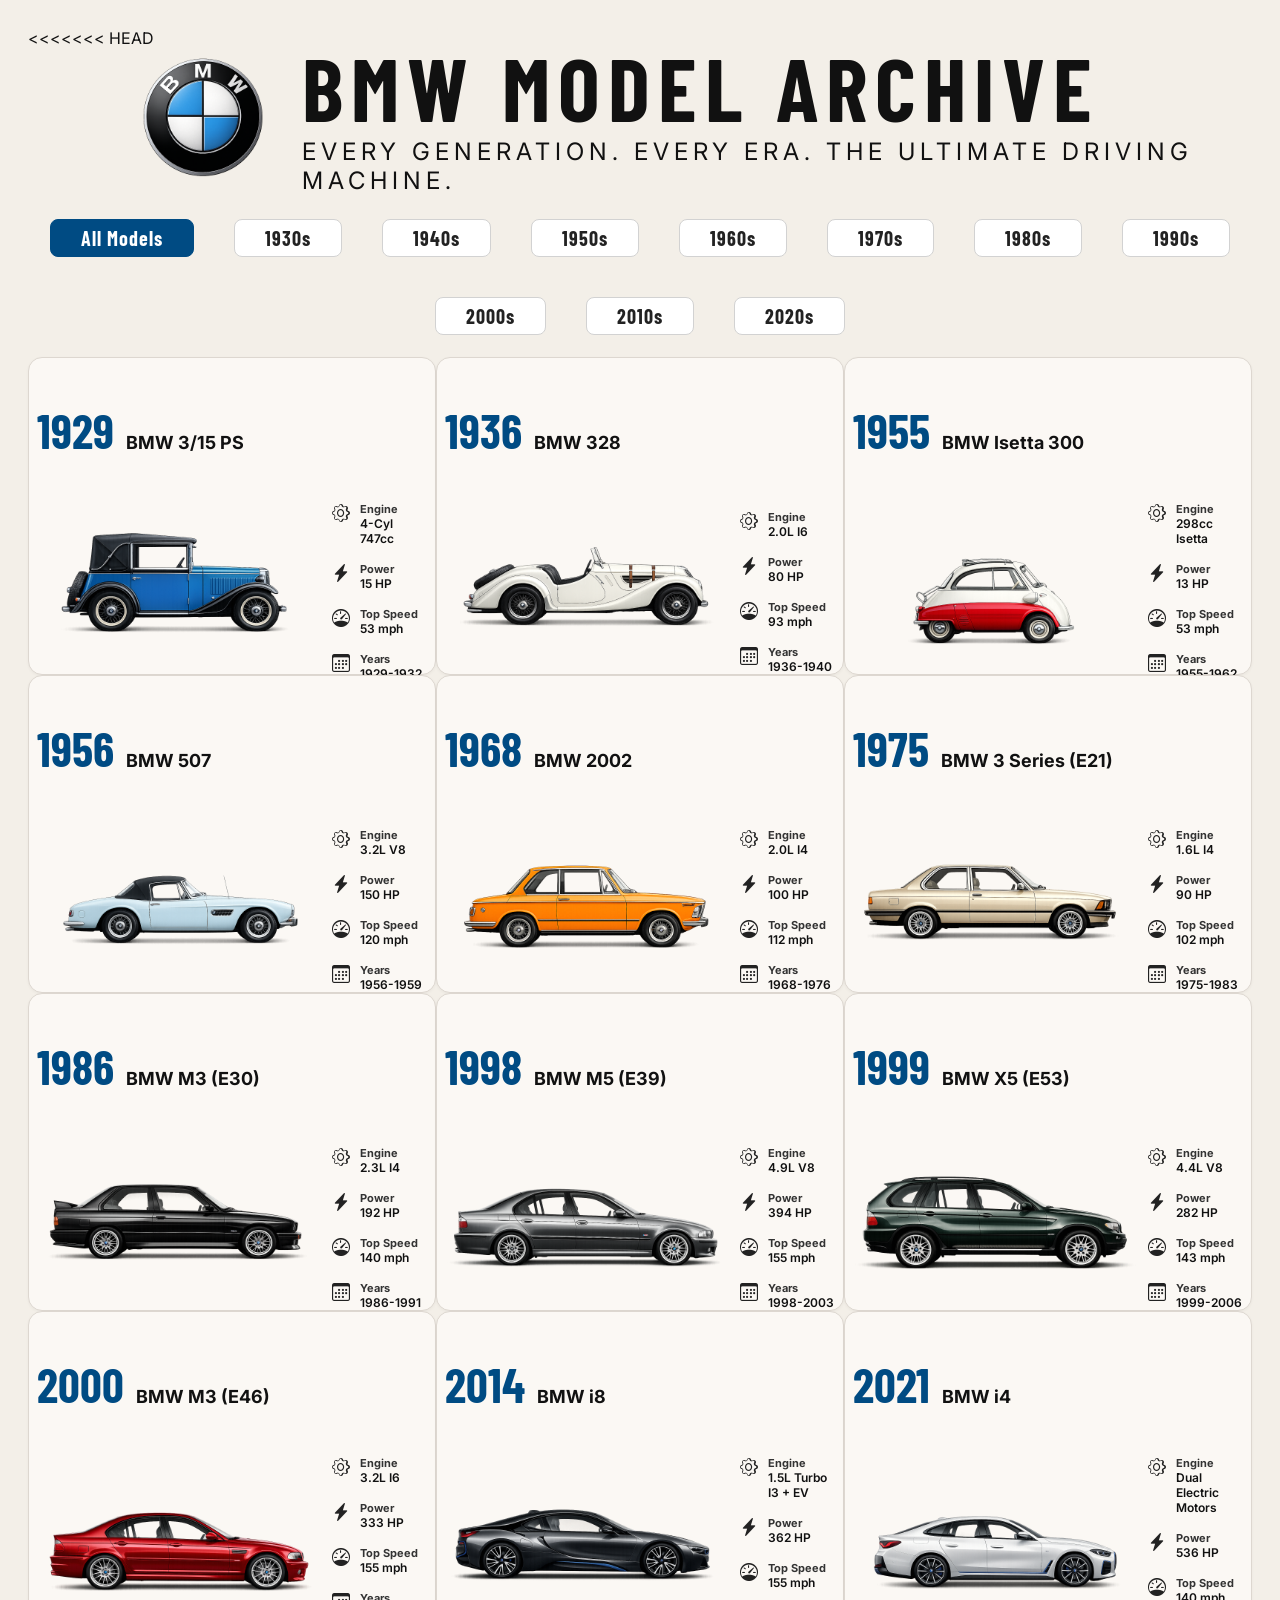
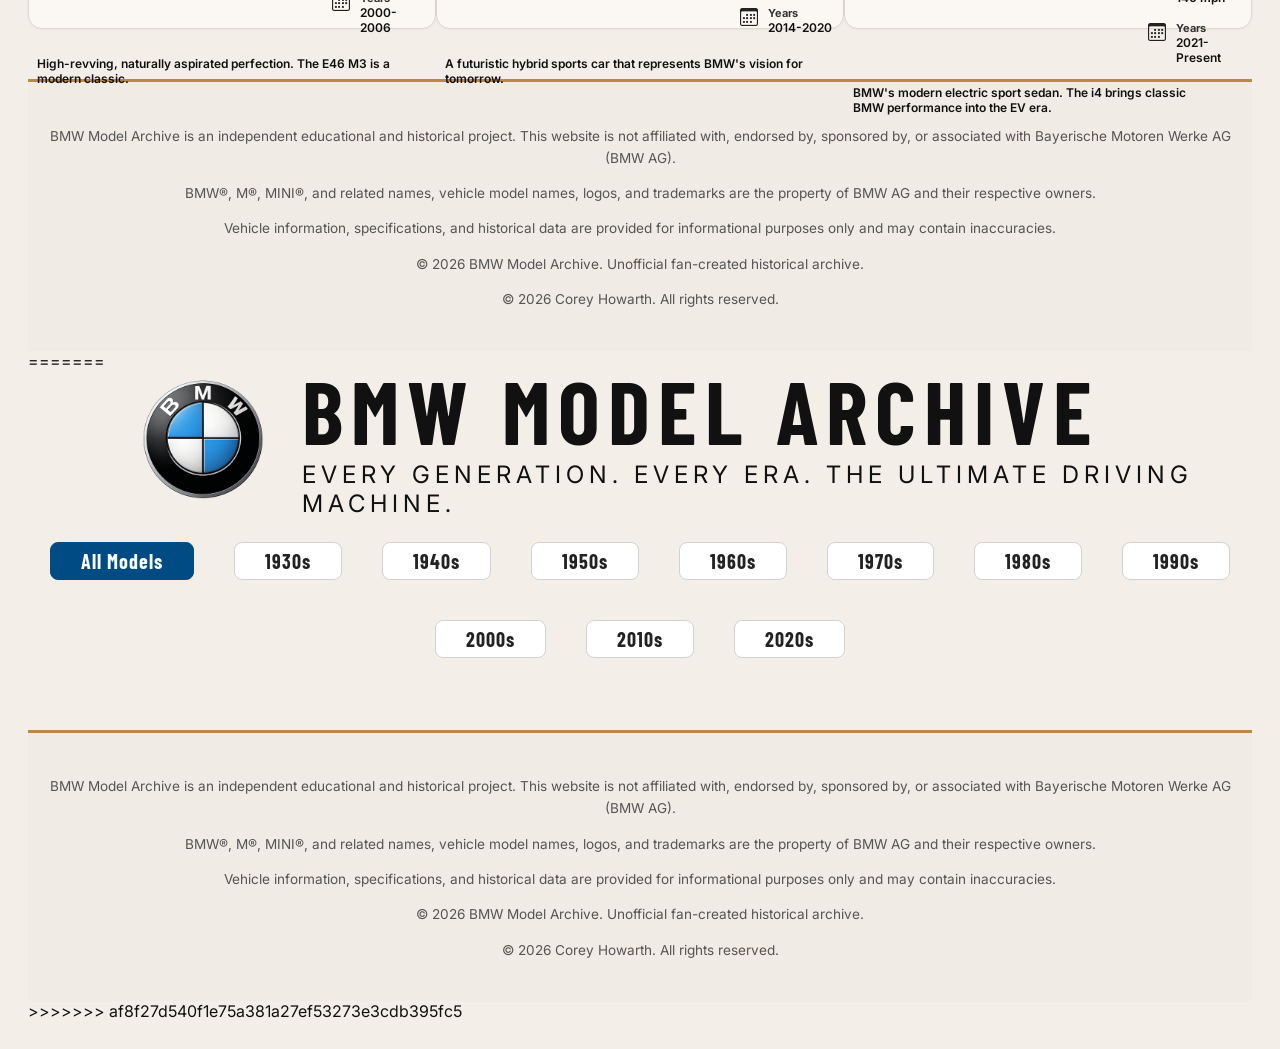
==== bmw-archive/index.html @ 42b38c4c "resolve merge conflict" ====
<<<<<<< HEAD
<!doctype html>
<html lang="en">
  <head>
    <meta charset="UTF-8" />
    <meta name="viewport" content="width=device-width, initial-scale=1.0" />
    <title>BMW Model Archive</title>
    <link rel="stylesheet" href="styles.css" />
    <link
      rel="stylesheet"
      href="https://fonts.googleapis.com/css2?family=Barlow+Condensed:wght@600;700;800&family=Inter:wght@400;600;700;800&display=swap" />
    <link rel="stylesheet" href="https://cdn.jsdelivr.net/npm/bootstrap-icons@1.11.3/font/bootstrap-icons.min.css" />
  </head>

  <body>
    <!-- Website header: logo, main title, and subtitle -->
    <header class="site-header">
      <div class="logo-circle">
        <img src="images/logo/bmw_logo.png" alt="BMW Logo" />
      </div>

      <div class="header-text">
        <h1>BMW MODEL ARCHIVE</h1>
        <p>EVERY GENERATION. EVERY ERA. THE ULTIMATE DRIVING MACHINE.</p>
      </div>
    </header>

    <!-- Navigation buttons for filtering cars by decade later -->
    <nav class="decade-nav">
      <button>All Models</button>
      <button>1930s</button>
      <button>1940s</button>
      <button>1950s</button>
      <button>1960s</button>
      <button>1970s</button>
      <button>1980s</button>
      <button>1990s</button>
      <button>2000s</button>
      <button>2010s</button>
      <button>2020s</button>
    </nav>

    <!-- Main content area -->
    <main>
      <!-- Card grid: JavaScript injecting car card -->
      <section class="card-grid" id="js-car-grid"></section>
    </main>

    <footer class="site-footer">
      <div class="footer-content">
        <p>
          BMW Model Archive is an independent educational and historical project. This website is not affiliated with,
          endorsed by, sponsored by, or associated with Bayerische Motoren Werke AG (BMW AG).
        </p>

        <p>
          BMW®, M®, MINI®, and related names, vehicle model names, logos, and trademarks are the property of BMW AG
          and their respective owners.
        </p>

        <p>
          Vehicle information, specifications, and historical data are provided for informational purposes only and may
          contain inaccuracies.
        </p>

        <p>© 2026 BMW Model Archive. Unofficial fan-created historical archive.</p>
        
        <p>© 2026 Corey Howarth. All rights reserved.</p>
      </div>
    </footer>

    <script src="app.js"></script>
  </body>
</html>
=======
<!doctype html>
<html lang="en">
  <head>
    <meta charset="UTF-8" />
    <meta name="viewport" content="width=device-width, initial-scale=1.0" />
    <title>BMW Model Archive</title>
    <link rel="stylesheet" href="styles.css" />
    <link
      rel="stylesheet"
      href="https://fonts.googleapis.com/css2?family=Barlow+Condensed:wght@600;700;800&family=Inter:wght@400;600;700;800&display=swap" />
    <link rel="stylesheet" href="https://cdn.jsdelivr.net/npm/bootstrap-icons@1.11.3/font/bootstrap-icons.min.css" />
  </head>

  <body>
    <!-- Website header: logo, main title, and subtitle -->
    <header class="site-header">
      <div class="logo-circle">
        <img src="images/logo/bmw_logo.png" alt="BMW Logo" />
      </div>

      <div class="header-text">
        <h1>BMW MODEL ARCHIVE</h1>
        <p>EVERY GENERATION. EVERY ERA. THE ULTIMATE DRIVING MACHINE.</p>
      </div>
    </header>

    <!-- Navigation buttons for filtering cars by decade later -->
    <nav class="decade-nav">
      <button>All Models</button>
      <button>1930s</button>
      <button>1940s</button>
      <button>1950s</button>
      <button>1960s</button>
      <button>1970s</button>
      <button>1980s</button>
      <button>1990s</button>
      <button>2000s</button>
      <button>2010s</button>
      <button>2020s</button>
    </nav>

    <!-- Main content area -->
    <main>
      <!-- Card grid: JavaScript injecting car card -->
      <section class="card-grid" id="js-car-grid"></section>
    </main>

    <footer class="site-footer">
      <div class="footer-content">
        <p>
          BMW Model Archive is an independent educational and historical project. This website is not affiliated with,
          endorsed by, sponsored by, or associated with Bayerische Motoren Werke AG (BMW AG).
        </p>

        <p>
          BMW®, M®, MINI®, and related names, vehicle model names, logos, and trademarks are the property of BMW AG
          and their respective owners.
        </p>

        <p>
          Vehicle information, specifications, and historical data are provided for informational purposes only and may
          contain inaccuracies.
        </p>

        <p>© 2026 BMW Model Archive. Unofficial fan-created historical archive.</p>
        
        <p>© 2026 Corey Howarth. All rights reserved.</p>
      </div>
    </footer>

    <script src="app.js"></script>
  </body>
</html>
>>>>>>> af8f27d540f1e75a381a27ef53273e3cdb395fc5
---- bmw-archive/styles.css ----
<<<<<<< HEAD
/* Reset browser defaults */
* {
  box-sizing: border-box;
  margin: 0;
  padding: 0;
}

/* Whole page */
body {
  font-family: "Inter", Arial, sans-serif;
  background: #F3EFE8;
  color: #111111;
  padding: 20px;
}

/* Header */
.site-header {
  display: flex;
  justify-content: flex-start;
  align-items: center;
  gap: 24px;
  margin-bottom: 24px;
  padding-left: 120px;
}

.logo-circle {
  height: 190px;
  flex-shrink: 0;
  margin: -40px;
  padding-right: 20px;
}

.logo-circle img {
  width: 100%;
  height: 100%;
  object-fit: contain;
}

.site-header h1 {
  font-family: "Barlow Condensed", Arial, sans-serif;
  font-size: 88px;
  font-weight: 700;
  text-transform: uppercase;
  letter-spacing: 8px;
  line-height: 0.9;
  margin: 0;
  text-align: left;
}

.site-header p {
  font-family: "Inter", Arial, sans-serif;
  font-size: 24px;
  text-transform: uppercase;
  letter-spacing: 5px;
  margin: 10px 0 0 0;
  text-align: left;
}

/* Navigation */
.decade-nav {
  display: flex;
  justify-content: center;
  gap: 40px;
  flex-wrap: wrap;
  margin-bottom: 22px;
}

.decade-nav button {
  font-family: "Barlow Condensed", sans-serif;
  font-size: 20px;
  font-weight: 700;
  padding: 8px 30px;
  line-height: 20px;
  letter-spacing: 1px;
  border: 1px solid #d2d2d2;
  border-radius: 8px;
  background: white;
  color: #222;
  cursor: pointer;
  transition: all 0.2s ease;
}

.decade-nav button.active {
  background: #004b83;
  color: white;
  border-color: #004b83;
}

.decade-nav button:hover {
  background: #005A9C;
  color: white;
  border-color: #B88A44;
}

.decade-nav button:first-child {
  background: #004b83;
  color: white;
  border-color: #004b83;
}

/* Main grid */
.card-grid {
  display: grid;
  grid-template-columns: repeat(auto-fit, minmax(400px, 1fr));
}

/* Individual card */
.car-card {
  height: 300px;
  padding: 8px;
  display: grid;
  grid-template-rows: auto auto 1fr;
  background: #FBF8F4;
  border: 1px solid #ddd7d0;
  border-radius: 14px;
  box-shadow: 0 1px 3px rgba(0,0,0,0.04);
}

.car-card:hover {
  box-shadow: 0 0 0 2px #B88A44;
}

/* Title row */
.card-title {
  display: flex;
  align-items: baseline;
  gap: 12px;
  margin-bottom: 8px;
}

/* Year */
.card-title h2 {
  font-family: "Barlow Condensed", Arial, sans-serif;
  color: #004b83;
  font-size: 48px;
  line-height: 1;
  font-weight: 700;
}

/* Model name */
.card-title h3 {
  font-family: "Inter", Arial, sans-serif;
  font-size: 18px;
  font-weight: 700;
}

/* Image + stats layout */
.card-content {
  display: grid;
  grid-template-columns: 3fr 1fr;
  align-items: center;
  gap: 10px;
  margin-bottom: 8px;
}

/* Car image */
.car-image {
  width: 100%;
  height: 180px;
  object-fit: cover;
  object-position: center;
  display: block;
}

/* Stats column */
.stats {
  font-family: "Inter", Arial, sans-serif;
  font-size: 11px;
  font-weight: 700;
  display: flex;
  flex-direction: column;
  gap: 16px;
}

.stat-row {
  display: flex;
  align-items: flex-start;
  gap: 10px;
}

.stat-row i {
  font-size: 18px;
  color: #222;
  margin-top: 2px;
}

.stat-row span {
  display: block;
  font-size: 11px;
  font-weight: 700;
  color: #333;
}

.stat-row p {
  font-size: 12px;
  font-weight: 600;
  margin: 0;
}

/* Description */
.car-description {
  font-family: "Inter", Arial, sans-serif;
  font-size: 12px;
  line-height: 1.25;
  max-width: 360px;
  font-weight: 600;
}

/* Footer */
.site-footer {
  margin-top: 50px;
  padding: 30px 20px;
  background-color: #f0ebe5;
   border-top: 3px solid #B88A44;
}

.footer-content {
  max-width: 1200px;
  margin: 0 auto;
  text-align: center;
}

.footer-content p {
  font-size: 0.85rem;
  line-height: 1.6;
  color: #555;
  margin-bottom: 10px;
}

.active {
  background: #B88A44;
  color: white;
}

/* Tablet */
@media (max-width: 1000px) {
  .card-grid {
    grid-template-columns: repeat(2, 1fr);
  }

  .site-header h1 {
    font-size: 44px;
  }

  .site-header p {
    font-size: 16px;
  }
}

/* Phone */
@media (max-width: 650px) {
  body {
    padding: 12px;
  }

  .site-header {
    flex-direction: column;
  }

  .site-header h1 {
    font-size: 34px;
  }

  .site-header p {
    font-size: 13px;
    letter-spacing: 2px;
  }

  .card-grid {
    grid-template-columns: 1fr;
  }

  .car-card {
    height: auto;
  }

  .card-content {
    grid-template-columns: 1fr;
  }

  .car-image {
    height: 180px;
  }

  .stats {
    font-size: 12px;
  }
}
=======
/* Reset browser defaults */
* {
  box-sizing: border-box;
  margin: 0;
  padding: 0;
}

/* Whole page */
body {
  font-family: "Inter", Arial, sans-serif;
  background: #F3EFE8;
  color: #111111;
  padding: 20px;
}

/* Header */
.site-header {
  display: flex;
  justify-content: flex-start;
  align-items: center;
  gap: 24px;
  margin-bottom: 24px;
  padding-left: 120px;
}

.logo-circle {
  height: 190px;
  flex-shrink: 0;
  margin: -40px;
  padding-right: 20px;
}

.logo-circle img {
  width: 100%;
  height: 100%;
  object-fit: contain;
}

.site-header h1 {
  font-family: "Barlow Condensed", Arial, sans-serif;
  font-size: 88px;
  font-weight: 700;
  text-transform: uppercase;
  letter-spacing: 8px;
  line-height: 0.9;
  margin: 0;
  text-align: left;
}

.site-header p {
  font-family: "Inter", Arial, sans-serif;
  font-size: 24px;
  text-transform: uppercase;
  letter-spacing: 5px;
  margin: 10px 0 0 0;
  text-align: left;
}

/* Navigation */
.decade-nav {
  display: flex;
  justify-content: center;
  gap: 40px;
  flex-wrap: wrap;
  margin-bottom: 22px;
}

.decade-nav button {
  font-family: "Barlow Condensed", sans-serif;
  font-size: 20px;
  font-weight: 700;
  padding: 8px 30px;
  line-height: 20px;
  letter-spacing: 1px;
  border: 1px solid #d2d2d2;
  border-radius: 8px;
  background: white;
  color: #222;
  cursor: pointer;
  transition: all 0.2s ease;
}

.decade-nav button.active {
  background: #004b83;
  color: white;
  border-color: #004b83;
}

.decade-nav button:hover {
  background: #005A9C;
  color: white;
  border-color: #B88A44;
}

.decade-nav button:first-child {
  background: #004b83;
  color: white;
  border-color: #004b83;
}

/* Main grid */
.card-grid {
  display: grid;
  grid-template-columns: repeat(auto-fit, minmax(400px, 1fr));
}

/* Individual card */
.car-card {
  height: 300px;
  padding: 8px;
  display: grid;
  grid-template-rows: auto auto 1fr;
  background: #FBF8F4;
  border: 1px solid #ddd7d0;
  border-radius: 14px;
  box-shadow: 0 1px 3px rgba(0,0,0,0.04);
}

.car-card:hover {
  box-shadow: 0 0 0 2px #B88A44;
}

/* Title row */
.card-title {
  display: flex;
  align-items: baseline;
  gap: 12px;
  margin-bottom: 8px;
}

/* Year */
.card-title h2 {
  font-family: "Barlow Condensed", Arial, sans-serif;
  color: #004b83;
  font-size: 48px;
  line-height: 1;
  font-weight: 700;
}

/* Model name */
.card-title h3 {
  font-family: "Inter", Arial, sans-serif;
  font-size: 18px;
  font-weight: 700;
}

/* Image + stats layout */
.card-content {
  display: grid;
  grid-template-columns: 3fr 1fr;
  align-items: center;
  gap: 10px;
  margin-bottom: 8px;
}

/* Car image */
.car-image {
  width: 100%;
  height: 180px;
  object-fit: cover;
  object-position: center;
  display: block;
}

/* Stats column */
.stats {
  font-family: "Inter", Arial, sans-serif;
  font-size: 11px;
  font-weight: 700;
  display: flex;
  flex-direction: column;
  gap: 16px;
}

.stat-row {
  display: flex;
  align-items: flex-start;
  gap: 10px;
}

.stat-row i {
  font-size: 18px;
  color: #222;
  margin-top: 2px;
}

.stat-row span {
  display: block;
  font-size: 11px;
  font-weight: 700;
  color: #333;
}

.stat-row p {
  font-size: 12px;
  font-weight: 600;
  margin: 0;
}

/* Description */
.car-description {
  font-family: "Inter", Arial, sans-serif;
  font-size: 12px;
  line-height: 1.25;
  max-width: 360px;
  font-weight: 600;
}

/* Footer */
.site-footer {
  margin-top: 50px;
  padding: 30px 20px;
  background-color: #f0ebe5;
   border-top: 3px solid #B88A44;
}

.footer-content {
  max-width: 1200px;
  margin: 0 auto;
  text-align: center;
}

.footer-content p {
  font-size: 0.85rem;
  line-height: 1.6;
  color: #555;
  margin-bottom: 10px;
}

.active {
  background: #B88A44;
  color: white;
}

/* Tablet */
@media (max-width: 1000px) {
  .card-grid {
    grid-template-columns: repeat(2, 1fr);
  }

  .site-header h1 {
    font-size: 44px;
  }

  .site-header p {
    font-size: 16px;
  }
}

/* Phone */
@media (max-width: 650px) {
  body {
    padding: 12px;
  }

  .site-header {
    flex-direction: column;
  }

  .site-header h1 {
    font-size: 34px;
  }

  .site-header p {
    font-size: 13px;
    letter-spacing: 2px;
  }

  .card-grid {
    grid-template-columns: 1fr;
  }

  .car-card {
    height: auto;
  }

  .card-content {
    grid-template-columns: 1fr;
  }

  .car-image {
    height: 180px;
  }

  .stats {
    font-size: 12px;
  }
}
>>>>>>> af8f27d540f1e75a381a27ef53273e3cdb395fc5
---- bmw-archive/styles.css ----
<<<<<<< HEAD
/* Reset browser defaults */
* {
  box-sizing: border-box;
  margin: 0;
  padding: 0;
}

/* Whole page */
body {
  font-family: "Inter", Arial, sans-serif;
  background: #F3EFE8;
  color: #111111;
  padding: 20px;
}

/* Header */
.site-header {
  display: flex;
  justify-content: flex-start;
  align-items: center;
  gap: 24px;
  margin-bottom: 24px;
  padding-left: 120px;
}

.logo-circle {
  height: 190px;
  flex-shrink: 0;
  margin: -40px;
  padding-right: 20px;
}

.logo-circle img {
  width: 100%;
  height: 100%;
  object-fit: contain;
}

.site-header h1 {
  font-family: "Barlow Condensed", Arial, sans-serif;
  font-size: 88px;
  font-weight: 700;
  text-transform: uppercase;
  letter-spacing: 8px;
  line-height: 0.9;
  margin: 0;
  text-align: left;
}

.site-header p {
  font-family: "Inter", Arial, sans-serif;
  font-size: 24px;
  text-transform: uppercase;
  letter-spacing: 5px;
  margin: 10px 0 0 0;
  text-align: left;
}

/* Navigation */
.decade-nav {
  display: flex;
  justify-content: center;
  gap: 40px;
  flex-wrap: wrap;
  margin-bottom: 22px;
}

.decade-nav button {
  font-family: "Barlow Condensed", sans-serif;
  font-size: 20px;
  font-weight: 700;
  padding: 8px 30px;
  line-height: 20px;
  letter-spacing: 1px;
  border: 1px solid #d2d2d2;
  border-radius: 8px;
  background: white;
  color: #222;
  cursor: pointer;
  transition: all 0.2s ease;
}

.decade-nav button.active {
  background: #004b83;
  color: white;
  border-color: #004b83;
}

.decade-nav button:hover {
  background: #005A9C;
  color: white;
  border-color: #B88A44;
}

.decade-nav button:first-child {
  background: #004b83;
  color: white;
  border-color: #004b83;
}

/* Main grid */
.card-grid {
  display: grid;
  grid-template-columns: repeat(auto-fit, minmax(400px, 1fr));
}

/* Individual card */
.car-card {
  height: 300px;
  padding: 8px;
  display: grid;
  grid-template-rows: auto auto 1fr;
  background: #FBF8F4;
  border: 1px solid #ddd7d0;
  border-radius: 14px;
  box-shadow: 0 1px 3px rgba(0,0,0,0.04);
}

.car-card:hover {
  box-shadow: 0 0 0 2px #B88A44;
}

/* Title row */
.card-title {
  display: flex;
  align-items: baseline;
  gap: 12px;
  margin-bottom: 8px;
}

/* Year */
.card-title h2 {
  font-family: "Barlow Condensed", Arial, sans-serif;
  color: #004b83;
  font-size: 48px;
  line-height: 1;
  font-weight: 700;
}

/* Model name */
.card-title h3 {
  font-family: "Inter", Arial, sans-serif;
  font-size: 18px;
  font-weight: 700;
}

/* Image + stats layout */
.card-content {
  display: grid;
  grid-template-columns: 3fr 1fr;
  align-items: center;
  gap: 10px;
  margin-bottom: 8px;
}

/* Car image */
.car-image {
  width: 100%;
  height: 180px;
  object-fit: cover;
  object-position: center;
  display: block;
}

/* Stats column */
.stats {
  font-family: "Inter", Arial, sans-serif;
  font-size: 11px;
  font-weight: 700;
  display: flex;
  flex-direction: column;
  gap: 16px;
}

.stat-row {
  display: flex;
  align-items: flex-start;
  gap: 10px;
}

.stat-row i {
  font-size: 18px;
  color: #222;
  margin-top: 2px;
}

.stat-row span {
  display: block;
  font-size: 11px;
  font-weight: 700;
  color: #333;
}

.stat-row p {
  font-size: 12px;
  font-weight: 600;
  margin: 0;
}

/* Description */
.car-description {
  font-family: "Inter", Arial, sans-serif;
  font-size: 12px;
  line-height: 1.25;
  max-width: 360px;
  font-weight: 600;
}

/* Footer */
.site-footer {
  margin-top: 50px;
  padding: 30px 20px;
  background-color: #f0ebe5;
   border-top: 3px solid #B88A44;
}

.footer-content {
  max-width: 1200px;
  margin: 0 auto;
  text-align: center;
}

.footer-content p {
  font-size: 0.85rem;
  line-height: 1.6;
  color: #555;
  margin-bottom: 10px;
}

.active {
  background: #B88A44;
  color: white;
}

/* Tablet */
@media (max-width: 1000px) {
  .card-grid {
    grid-template-columns: repeat(2, 1fr);
  }

  .site-header h1 {
    font-size: 44px;
  }

  .site-header p {
    font-size: 16px;
  }
}

/* Phone */
@media (max-width: 650px) {
  body {
    padding: 12px;
  }

  .site-header {
    flex-direction: column;
  }

  .site-header h1 {
    font-size: 34px;
  }

  .site-header p {
    font-size: 13px;
    letter-spacing: 2px;
  }

  .card-grid {
    grid-template-columns: 1fr;
  }

  .car-card {
    height: auto;
  }

  .card-content {
    grid-template-columns: 1fr;
  }

  .car-image {
    height: 180px;
  }

  .stats {
    font-size: 12px;
  }
}
=======
/* Reset browser defaults */
* {
  box-sizing: border-box;
  margin: 0;
  padding: 0;
}

/* Whole page */
body {
  font-family: "Inter", Arial, sans-serif;
  background: #F3EFE8;
  color: #111111;
  padding: 20px;
}

/* Header */
.site-header {
  display: flex;
  justify-content: flex-start;
  align-items: center;
  gap: 24px;
  margin-bottom: 24px;
  padding-left: 120px;
}

.logo-circle {
  height: 190px;
  flex-shrink: 0;
  margin: -40px;
  padding-right: 20px;
}

.logo-circle img {
  width: 100%;
  height: 100%;
  object-fit: contain;
}

.site-header h1 {
  font-family: "Barlow Condensed", Arial, sans-serif;
  font-size: 88px;
  font-weight: 700;
  text-transform: uppercase;
  letter-spacing: 8px;
  line-height: 0.9;
  margin: 0;
  text-align: left;
}

.site-header p {
  font-family: "Inter", Arial, sans-serif;
  font-size: 24px;
  text-transform: uppercase;
  letter-spacing: 5px;
  margin: 10px 0 0 0;
  text-align: left;
}

/* Navigation */
.decade-nav {
  display: flex;
  justify-content: center;
  gap: 40px;
  flex-wrap: wrap;
  margin-bottom: 22px;
}

.decade-nav button {
  font-family: "Barlow Condensed", sans-serif;
  font-size: 20px;
  font-weight: 700;
  padding: 8px 30px;
  line-height: 20px;
  letter-spacing: 1px;
  border: 1px solid #d2d2d2;
  border-radius: 8px;
  background: white;
  color: #222;
  cursor: pointer;
  transition: all 0.2s ease;
}

.decade-nav button.active {
  background: #004b83;
  color: white;
  border-color: #004b83;
}

.decade-nav button:hover {
  background: #005A9C;
  color: white;
  border-color: #B88A44;
}

.decade-nav button:first-child {
  background: #004b83;
  color: white;
  border-color: #004b83;
}

/* Main grid */
.card-grid {
  display: grid;
  grid-template-columns: repeat(auto-fit, minmax(400px, 1fr));
}

/* Individual card */
.car-card {
  height: 300px;
  padding: 8px;
  display: grid;
  grid-template-rows: auto auto 1fr;
  background: #FBF8F4;
  border: 1px solid #ddd7d0;
  border-radius: 14px;
  box-shadow: 0 1px 3px rgba(0,0,0,0.04);
}

.car-card:hover {
  box-shadow: 0 0 0 2px #B88A44;
}

/* Title row */
.card-title {
  display: flex;
  align-items: baseline;
  gap: 12px;
  margin-bottom: 8px;
}

/* Year */
.card-title h2 {
  font-family: "Barlow Condensed", Arial, sans-serif;
  color: #004b83;
  font-size: 48px;
  line-height: 1;
  font-weight: 700;
}

/* Model name */
.card-title h3 {
  font-family: "Inter", Arial, sans-serif;
  font-size: 18px;
  font-weight: 700;
}

/* Image + stats layout */
.card-content {
  display: grid;
  grid-template-columns: 3fr 1fr;
  align-items: center;
  gap: 10px;
  margin-bottom: 8px;
}

/* Car image */
.car-image {
  width: 100%;
  height: 180px;
  object-fit: cover;
  object-position: center;
  display: block;
}

/* Stats column */
.stats {
  font-family: "Inter", Arial, sans-serif;
  font-size: 11px;
  font-weight: 700;
  display: flex;
  flex-direction: column;
  gap: 16px;
}

.stat-row {
  display: flex;
  align-items: flex-start;
  gap: 10px;
}

.stat-row i {
  font-size: 18px;
  color: #222;
  margin-top: 2px;
}

.stat-row span {
  display: block;
  font-size: 11px;
  font-weight: 700;
  color: #333;
}

.stat-row p {
  font-size: 12px;
  font-weight: 600;
  margin: 0;
}

/* Description */
.car-description {
  font-family: "Inter", Arial, sans-serif;
  font-size: 12px;
  line-height: 1.25;
  max-width: 360px;
  font-weight: 600;
}

/* Footer */
.site-footer {
  margin-top: 50px;
  padding: 30px 20px;
  background-color: #f0ebe5;
   border-top: 3px solid #B88A44;
}

.footer-content {
  max-width: 1200px;
  margin: 0 auto;
  text-align: center;
}

.footer-content p {
  font-size: 0.85rem;
  line-height: 1.6;
  color: #555;
  margin-bottom: 10px;
}

.active {
  background: #B88A44;
  color: white;
}

/* Tablet */
@media (max-width: 1000px) {
  .card-grid {
    grid-template-columns: repeat(2, 1fr);
  }

  .site-header h1 {
    font-size: 44px;
  }

  .site-header p {
    font-size: 16px;
  }
}

/* Phone */
@media (max-width: 650px) {
  body {
    padding: 12px;
  }

  .site-header {
    flex-direction: column;
  }

  .site-header h1 {
    font-size: 34px;
  }

  .site-header p {
    font-size: 13px;
    letter-spacing: 2px;
  }

  .card-grid {
    grid-template-columns: 1fr;
  }

  .car-card {
    height: auto;
  }

  .card-content {
    grid-template-columns: 1fr;
  }

  .car-image {
    height: 180px;
  }

  .stats {
    font-size: 12px;
  }
}
>>>>>>> af8f27d540f1e75a381a27ef53273e3cdb395fc5
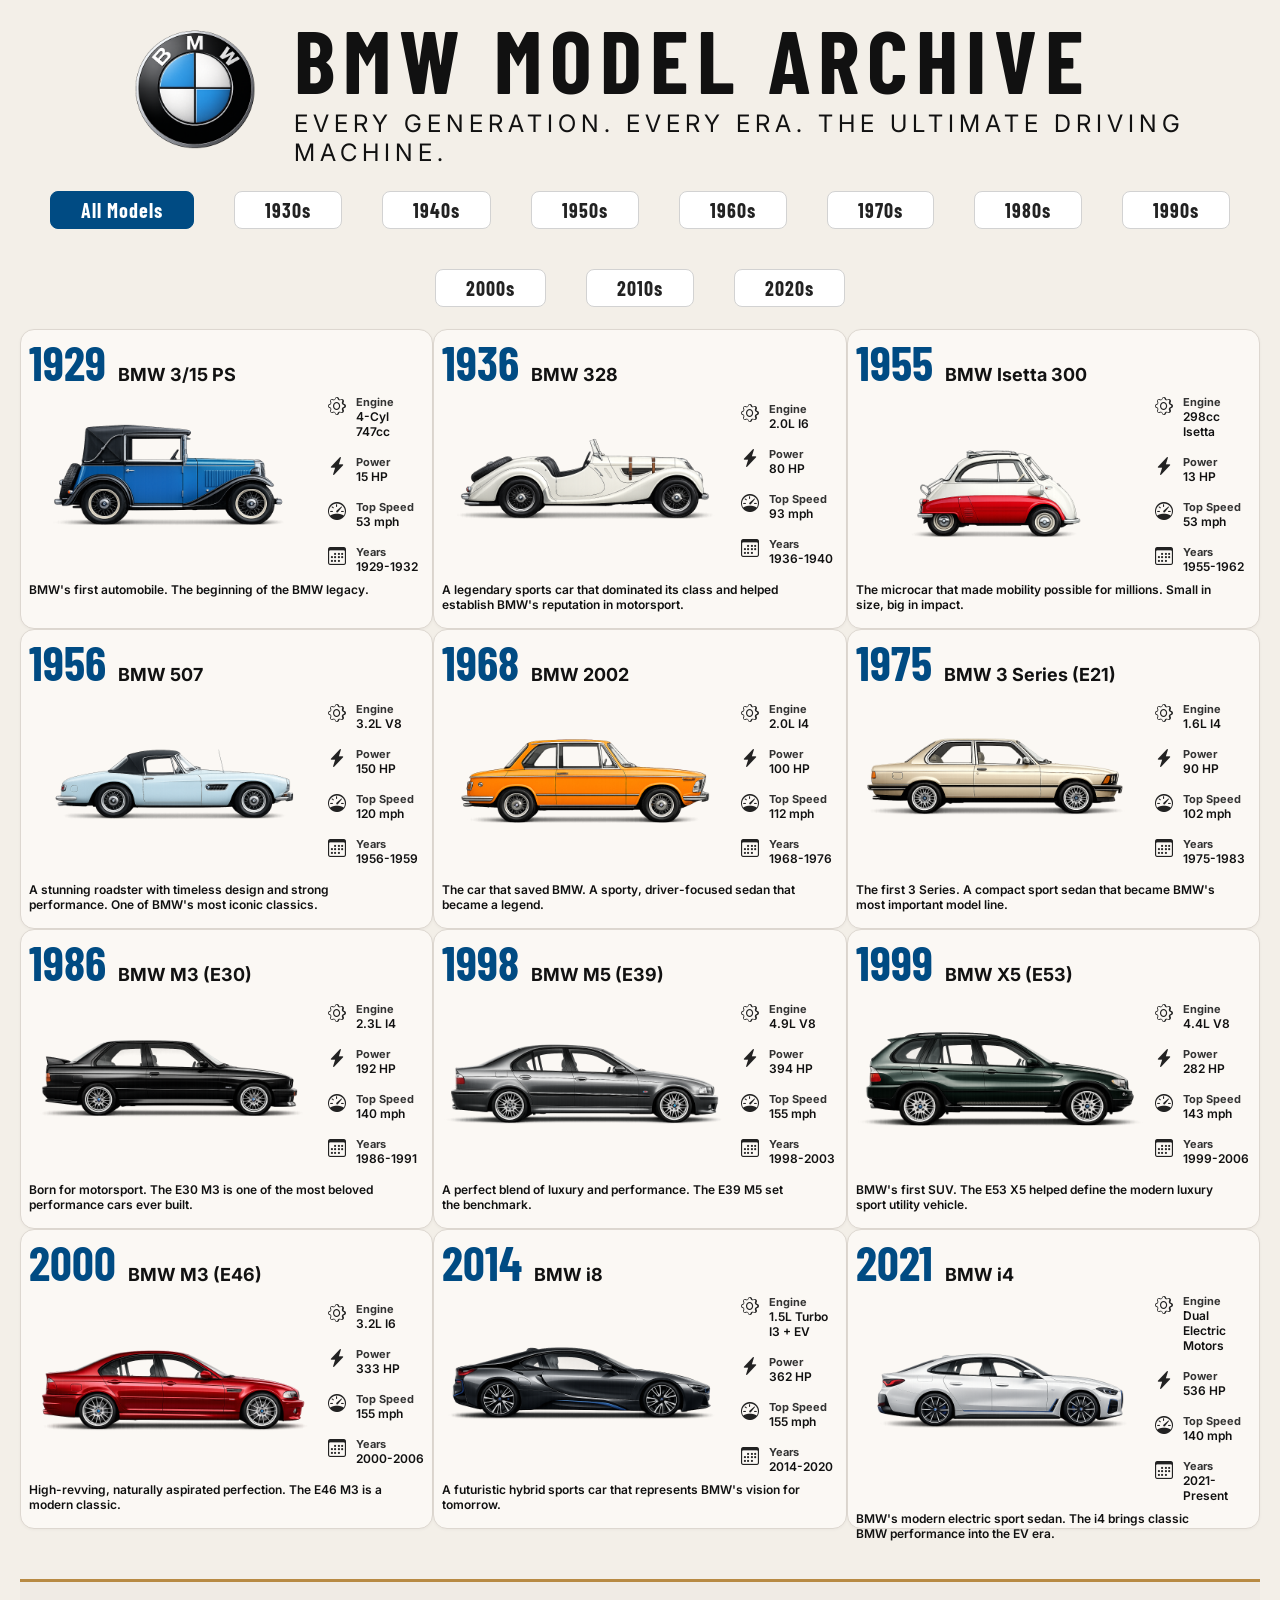
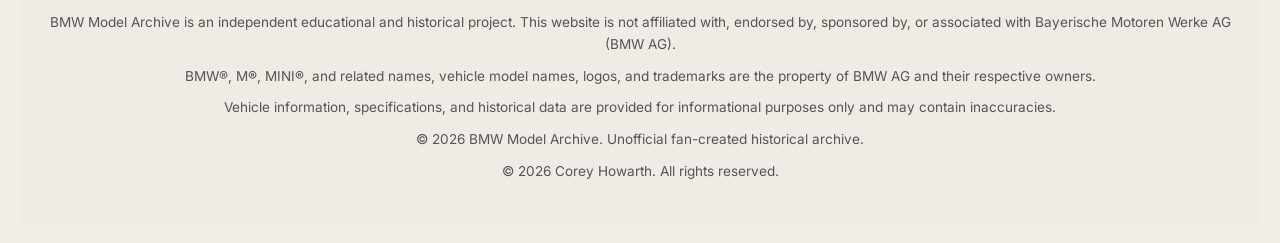
==== commit ee1a660f: "restore style.css and index.html previous version" ====
--- a/bmw-archive/index.html
+++ b/bmw-archive/index.html
@@ -1,149 +1,73 @@
-<<<<<<< HEAD
-<!doctype html>
-<html lang="en">
-  <head>
-    <meta charset="UTF-8" />
-    <meta name="viewport" content="width=device-width, initial-scale=1.0" />
-    <title>BMW Model Archive</title>
-    <link rel="stylesheet" href="styles.css" />
-    <link
-      rel="stylesheet"
-      href="https://fonts.googleapis.com/css2?family=Barlow+Condensed:wght@600;700;800&family=Inter:wght@400;600;700;800&display=swap" />
-    <link rel="stylesheet" href="https://cdn.jsdelivr.net/npm/bootstrap-icons@1.11.3/font/bootstrap-icons.min.css" />
-  </head>
-
-  <body>
-    <!-- Website header: logo, main title, and subtitle -->
-    <header class="site-header">
-      <div class="logo-circle">
-        <img src="images/logo/bmw_logo.png" alt="BMW Logo" />
-      </div>
-
-      <div class="header-text">
-        <h1>BMW MODEL ARCHIVE</h1>
-        <p>EVERY GENERATION. EVERY ERA. THE ULTIMATE DRIVING MACHINE.</p>
-      </div>
-    </header>
-
-    <!-- Navigation buttons for filtering cars by decade later -->
-    <nav class="decade-nav">
-      <button>All Models</button>
-      <button>1930s</button>
-      <button>1940s</button>
-      <button>1950s</button>
-      <button>1960s</button>
-      <button>1970s</button>
-      <button>1980s</button>
-      <button>1990s</button>
-      <button>2000s</button>
-      <button>2010s</button>
-      <button>2020s</button>
-    </nav>
-
-    <!-- Main content area -->
-    <main>
-      <!-- Card grid: JavaScript injecting car card -->
-      <section class="card-grid" id="js-car-grid"></section>
-    </main>
-
-    <footer class="site-footer">
-      <div class="footer-content">
-        <p>
-          BMW Model Archive is an independent educational and historical project. This website is not affiliated with,
-          endorsed by, sponsored by, or associated with Bayerische Motoren Werke AG (BMW AG).
-        </p>
-
-        <p>
-          BMW®, M®, MINI®, and related names, vehicle model names, logos, and trademarks are the property of BMW AG
-          and their respective owners.
-        </p>
-
-        <p>
-          Vehicle information, specifications, and historical data are provided for informational purposes only and may
-          contain inaccuracies.
-        </p>
-
-        <p>© 2026 BMW Model Archive. Unofficial fan-created historical archive.</p>
-        
-        <p>© 2026 Corey Howarth. All rights reserved.</p>
-      </div>
-    </footer>
-
-    <script src="app.js"></script>
-  </body>
-</html>
-=======
-<!doctype html>
-<html lang="en">
-  <head>
-    <meta charset="UTF-8" />
-    <meta name="viewport" content="width=device-width, initial-scale=1.0" />
-    <title>BMW Model Archive</title>
-    <link rel="stylesheet" href="styles.css" />
-    <link
-      rel="stylesheet"
-      href="https://fonts.googleapis.com/css2?family=Barlow+Condensed:wght@600;700;800&family=Inter:wght@400;600;700;800&display=swap" />
-    <link rel="stylesheet" href="https://cdn.jsdelivr.net/npm/bootstrap-icons@1.11.3/font/bootstrap-icons.min.css" />
-  </head>
-
-  <body>
-    <!-- Website header: logo, main title, and subtitle -->
-    <header class="site-header">
-      <div class="logo-circle">
-        <img src="images/logo/bmw_logo.png" alt="BMW Logo" />
-      </div>
-
-      <div class="header-text">
-        <h1>BMW MODEL ARCHIVE</h1>
-        <p>EVERY GENERATION. EVERY ERA. THE ULTIMATE DRIVING MACHINE.</p>
-      </div>
-    </header>
-
-    <!-- Navigation buttons for filtering cars by decade later -->
-    <nav class="decade-nav">
-      <button>All Models</button>
-      <button>1930s</button>
-      <button>1940s</button>
-      <button>1950s</button>
-      <button>1960s</button>
-      <button>1970s</button>
-      <button>1980s</button>
-      <button>1990s</button>
-      <button>2000s</button>
-      <button>2010s</button>
-      <button>2020s</button>
-    </nav>
-
-    <!-- Main content area -->
-    <main>
-      <!-- Card grid: JavaScript injecting car card -->
-      <section class="card-grid" id="js-car-grid"></section>
-    </main>
-
-    <footer class="site-footer">
-      <div class="footer-content">
-        <p>
-          BMW Model Archive is an independent educational and historical project. This website is not affiliated with,
-          endorsed by, sponsored by, or associated with Bayerische Motoren Werke AG (BMW AG).
-        </p>
-
-        <p>
-          BMW®, M®, MINI®, and related names, vehicle model names, logos, and trademarks are the property of BMW AG
-          and their respective owners.
-        </p>
-
-        <p>
-          Vehicle information, specifications, and historical data are provided for informational purposes only and may
-          contain inaccuracies.
-        </p>
-
-        <p>© 2026 BMW Model Archive. Unofficial fan-created historical archive.</p>
-        
-        <p>© 2026 Corey Howarth. All rights reserved.</p>
-      </div>
-    </footer>
-
-    <script src="app.js"></script>
-  </body>
-</html>
->>>>>>> af8f27d540f1e75a381a27ef53273e3cdb395fc5
+<!doctype html>
+<html lang="en">
+  <head>
+    <meta charset="UTF-8" />
+    <meta name="viewport" content="width=device-width, initial-scale=1.0" />
+    <title>BMW Model Archive</title>
+    <link rel="stylesheet" href="styles.css" />
+    <link
+      rel="stylesheet"
+      href="https://fonts.googleapis.com/css2?family=Barlow+Condensed:wght@600;700;800&family=Inter:wght@400;600;700;800&display=swap" />
+    <link rel="stylesheet" href="https://cdn.jsdelivr.net/npm/bootstrap-icons@1.11.3/font/bootstrap-icons.min.css" />
+  </head>
+
+  <body>
+    <!-- Website header: logo, main title, and subtitle -->
+    <header class="site-header">
+      <div class="logo-circle">
+        <img src="images/logo/bmw_logo.png" alt="BMW Logo" />
+      </div>
+
+      <div class="header-text">
+        <h1>BMW MODEL ARCHIVE</h1>
+        <p>EVERY GENERATION. EVERY ERA. THE ULTIMATE DRIVING MACHINE.</p>
+      </div>
+    </header>
+
+    <!-- Navigation buttons for filtering cars by decade later -->
+    <nav class="decade-nav">
+      <button>All Models</button>
+      <button>1930s</button>
+      <button>1940s</button>
+      <button>1950s</button>
+      <button>1960s</button>
+      <button>1970s</button>
+      <button>1980s</button>
+      <button>1990s</button>
+      <button>2000s</button>
+      <button>2010s</button>
+      <button>2020s</button>
+    </nav>
+
+    <!-- Main content area -->
+    <main>
+      <!-- Card grid: JavaScript injecting car card -->
+      <section class="card-grid" id="js-car-grid"></section>
+    </main>
+
+    <footer class="site-footer">
+      <div class="footer-content">
+        <p>
+          BMW Model Archive is an independent educational and historical project. This website is not affiliated with,
+          endorsed by, sponsored by, or associated with Bayerische Motoren Werke AG (BMW AG).
+        </p>
+
+        <p>
+          BMW®, M®, MINI®, and related names, vehicle model names, logos, and trademarks are the property of BMW AG
+          and their respective owners.
+        </p>
+
+        <p>
+          Vehicle information, specifications, and historical data are provided for informational purposes only and may
+          contain inaccuracies.
+        </p>
+
+        <p>© 2026 BMW Model Archive. Unofficial fan-created historical archive.</p>
+        
+        <p>© 2026 Corey Howarth. All rights reserved.</p>
+      </div>
+    </footer>
+
+    <script src="app.js"></script>
+  </body>
+</html>
--- a/bmw-archive/styles.css
+++ b/bmw-archive/styles.css
@@ -1,579 +1,288 @@
-<<<<<<< HEAD
-/* Reset browser defaults */
-* {
-  box-sizing: border-box;
-  margin: 0;
-  padding: 0;
-}
-
-/* Whole page */
-body {
-  font-family: "Inter", Arial, sans-serif;
-  background: #F3EFE8;
-  color: #111111;
-  padding: 20px;
-}
-
-/* Header */
-.site-header {
-  display: flex;
-  justify-content: flex-start;
-  align-items: center;
-  gap: 24px;
-  margin-bottom: 24px;
-  padding-left: 120px;
-}
-
-.logo-circle {
-  height: 190px;
-  flex-shrink: 0;
-  margin: -40px;
-  padding-right: 20px;
-}
-
-.logo-circle img {
-  width: 100%;
-  height: 100%;
-  object-fit: contain;
-}
-
-.site-header h1 {
-  font-family: "Barlow Condensed", Arial, sans-serif;
-  font-size: 88px;
-  font-weight: 700;
-  text-transform: uppercase;
-  letter-spacing: 8px;
-  line-height: 0.9;
-  margin: 0;
-  text-align: left;
-}
-
-.site-header p {
-  font-family: "Inter", Arial, sans-serif;
-  font-size: 24px;
-  text-transform: uppercase;
-  letter-spacing: 5px;
-  margin: 10px 0 0 0;
-  text-align: left;
-}
-
-/* Navigation */
-.decade-nav {
-  display: flex;
-  justify-content: center;
-  gap: 40px;
-  flex-wrap: wrap;
-  margin-bottom: 22px;
-}
-
-.decade-nav button {
-  font-family: "Barlow Condensed", sans-serif;
-  font-size: 20px;
-  font-weight: 700;
-  padding: 8px 30px;
-  line-height: 20px;
-  letter-spacing: 1px;
-  border: 1px solid #d2d2d2;
-  border-radius: 8px;
-  background: white;
-  color: #222;
-  cursor: pointer;
-  transition: all 0.2s ease;
-}
-
-.decade-nav button.active {
-  background: #004b83;
-  color: white;
-  border-color: #004b83;
-}
-
-.decade-nav button:hover {
-  background: #005A9C;
-  color: white;
-  border-color: #B88A44;
-}
-
-.decade-nav button:first-child {
-  background: #004b83;
-  color: white;
-  border-color: #004b83;
-}
-
-/* Main grid */
-.card-grid {
-  display: grid;
-  grid-template-columns: repeat(auto-fit, minmax(400px, 1fr));
-}
-
-/* Individual card */
-.car-card {
-  height: 300px;
-  padding: 8px;
-  display: grid;
-  grid-template-rows: auto auto 1fr;
-  background: #FBF8F4;
-  border: 1px solid #ddd7d0;
-  border-radius: 14px;
-  box-shadow: 0 1px 3px rgba(0,0,0,0.04);
-}
-
-.car-card:hover {
-  box-shadow: 0 0 0 2px #B88A44;
-}
-
-/* Title row */
-.card-title {
-  display: flex;
-  align-items: baseline;
-  gap: 12px;
-  margin-bottom: 8px;
-}
-
-/* Year */
-.card-title h2 {
-  font-family: "Barlow Condensed", Arial, sans-serif;
-  color: #004b83;
-  font-size: 48px;
-  line-height: 1;
-  font-weight: 700;
-}
-
-/* Model name */
-.card-title h3 {
-  font-family: "Inter", Arial, sans-serif;
-  font-size: 18px;
-  font-weight: 700;
-}
-
-/* Image + stats layout */
-.card-content {
-  display: grid;
-  grid-template-columns: 3fr 1fr;
-  align-items: center;
-  gap: 10px;
-  margin-bottom: 8px;
-}
-
-/* Car image */
-.car-image {
-  width: 100%;
-  height: 180px;
-  object-fit: cover;
-  object-position: center;
-  display: block;
-}
-
-/* Stats column */
-.stats {
-  font-family: "Inter", Arial, sans-serif;
-  font-size: 11px;
-  font-weight: 700;
-  display: flex;
-  flex-direction: column;
-  gap: 16px;
-}
-
-.stat-row {
-  display: flex;
-  align-items: flex-start;
-  gap: 10px;
-}
-
-.stat-row i {
-  font-size: 18px;
-  color: #222;
-  margin-top: 2px;
-}
-
-.stat-row span {
-  display: block;
-  font-size: 11px;
-  font-weight: 700;
-  color: #333;
-}
-
-.stat-row p {
-  font-size: 12px;
-  font-weight: 600;
-  margin: 0;
-}
-
-/* Description */
-.car-description {
-  font-family: "Inter", Arial, sans-serif;
-  font-size: 12px;
-  line-height: 1.25;
-  max-width: 360px;
-  font-weight: 600;
-}
-
-/* Footer */
-.site-footer {
-  margin-top: 50px;
-  padding: 30px 20px;
-  background-color: #f0ebe5;
-   border-top: 3px solid #B88A44;
-}
-
-.footer-content {
-  max-width: 1200px;
-  margin: 0 auto;
-  text-align: center;
-}
-
-.footer-content p {
-  font-size: 0.85rem;
-  line-height: 1.6;
-  color: #555;
-  margin-bottom: 10px;
-}
-
-.active {
-  background: #B88A44;
-  color: white;
-}
-
-/* Tablet */
-@media (max-width: 1000px) {
-  .card-grid {
-    grid-template-columns: repeat(2, 1fr);
-  }
-
-  .site-header h1 {
-    font-size: 44px;
-  }
-
-  .site-header p {
-    font-size: 16px;
-  }
-}
-
-/* Phone */
-@media (max-width: 650px) {
-  body {
-    padding: 12px;
-  }
-
-  .site-header {
-    flex-direction: column;
-  }
-
-  .site-header h1 {
-    font-size: 34px;
-  }
-
-  .site-header p {
-    font-size: 13px;
-    letter-spacing: 2px;
-  }
-
-  .card-grid {
-    grid-template-columns: 1fr;
-  }
-
-  .car-card {
-    height: auto;
-  }
-
-  .card-content {
-    grid-template-columns: 1fr;
-  }
-
-  .car-image {
-    height: 180px;
-  }
-
-  .stats {
-    font-size: 12px;
-  }
-}
-=======
-/* Reset browser defaults */
-* {
-  box-sizing: border-box;
-  margin: 0;
-  padding: 0;
-}
-
-/* Whole page */
-body {
-  font-family: "Inter", Arial, sans-serif;
-  background: #F3EFE8;
-  color: #111111;
-  padding: 20px;
-}
-
-/* Header */
-.site-header {
-  display: flex;
-  justify-content: flex-start;
-  align-items: center;
-  gap: 24px;
-  margin-bottom: 24px;
-  padding-left: 120px;
-}
-
-.logo-circle {
-  height: 190px;
-  flex-shrink: 0;
-  margin: -40px;
-  padding-right: 20px;
-}
-
-.logo-circle img {
-  width: 100%;
-  height: 100%;
-  object-fit: contain;
-}
-
-.site-header h1 {
-  font-family: "Barlow Condensed", Arial, sans-serif;
-  font-size: 88px;
-  font-weight: 700;
-  text-transform: uppercase;
-  letter-spacing: 8px;
-  line-height: 0.9;
-  margin: 0;
-  text-align: left;
-}
-
-.site-header p {
-  font-family: "Inter", Arial, sans-serif;
-  font-size: 24px;
-  text-transform: uppercase;
-  letter-spacing: 5px;
-  margin: 10px 0 0 0;
-  text-align: left;
-}
-
-/* Navigation */
-.decade-nav {
-  display: flex;
-  justify-content: center;
-  gap: 40px;
-  flex-wrap: wrap;
-  margin-bottom: 22px;
-}
-
-.decade-nav button {
-  font-family: "Barlow Condensed", sans-serif;
-  font-size: 20px;
-  font-weight: 700;
-  padding: 8px 30px;
-  line-height: 20px;
-  letter-spacing: 1px;
-  border: 1px solid #d2d2d2;
-  border-radius: 8px;
-  background: white;
-  color: #222;
-  cursor: pointer;
-  transition: all 0.2s ease;
-}
-
-.decade-nav button.active {
-  background: #004b83;
-  color: white;
-  border-color: #004b83;
-}
-
-.decade-nav button:hover {
-  background: #005A9C;
-  color: white;
-  border-color: #B88A44;
-}
-
-.decade-nav button:first-child {
-  background: #004b83;
-  color: white;
-  border-color: #004b83;
-}
-
-/* Main grid */
-.card-grid {
-  display: grid;
-  grid-template-columns: repeat(auto-fit, minmax(400px, 1fr));
-}
-
-/* Individual card */
-.car-card {
-  height: 300px;
-  padding: 8px;
-  display: grid;
-  grid-template-rows: auto auto 1fr;
-  background: #FBF8F4;
-  border: 1px solid #ddd7d0;
-  border-radius: 14px;
-  box-shadow: 0 1px 3px rgba(0,0,0,0.04);
-}
-
-.car-card:hover {
-  box-shadow: 0 0 0 2px #B88A44;
-}
-
-/* Title row */
-.card-title {
-  display: flex;
-  align-items: baseline;
-  gap: 12px;
-  margin-bottom: 8px;
-}
-
-/* Year */
-.card-title h2 {
-  font-family: "Barlow Condensed", Arial, sans-serif;
-  color: #004b83;
-  font-size: 48px;
-  line-height: 1;
-  font-weight: 700;
-}
-
-/* Model name */
-.card-title h3 {
-  font-family: "Inter", Arial, sans-serif;
-  font-size: 18px;
-  font-weight: 700;
-}
-
-/* Image + stats layout */
-.card-content {
-  display: grid;
-  grid-template-columns: 3fr 1fr;
-  align-items: center;
-  gap: 10px;
-  margin-bottom: 8px;
-}
-
-/* Car image */
-.car-image {
-  width: 100%;
-  height: 180px;
-  object-fit: cover;
-  object-position: center;
-  display: block;
-}
-
-/* Stats column */
-.stats {
-  font-family: "Inter", Arial, sans-serif;
-  font-size: 11px;
-  font-weight: 700;
-  display: flex;
-  flex-direction: column;
-  gap: 16px;
-}
-
-.stat-row {
-  display: flex;
-  align-items: flex-start;
-  gap: 10px;
-}
-
-.stat-row i {
-  font-size: 18px;
-  color: #222;
-  margin-top: 2px;
-}
-
-.stat-row span {
-  display: block;
-  font-size: 11px;
-  font-weight: 700;
-  color: #333;
-}
-
-.stat-row p {
-  font-size: 12px;
-  font-weight: 600;
-  margin: 0;
-}
-
-/* Description */
-.car-description {
-  font-family: "Inter", Arial, sans-serif;
-  font-size: 12px;
-  line-height: 1.25;
-  max-width: 360px;
-  font-weight: 600;
-}
-
-/* Footer */
-.site-footer {
-  margin-top: 50px;
-  padding: 30px 20px;
-  background-color: #f0ebe5;
-   border-top: 3px solid #B88A44;
-}
-
-.footer-content {
-  max-width: 1200px;
-  margin: 0 auto;
-  text-align: center;
-}
-
-.footer-content p {
-  font-size: 0.85rem;
-  line-height: 1.6;
-  color: #555;
-  margin-bottom: 10px;
-}
-
-.active {
-  background: #B88A44;
-  color: white;
-}
-
-/* Tablet */
-@media (max-width: 1000px) {
-  .card-grid {
-    grid-template-columns: repeat(2, 1fr);
-  }
-
-  .site-header h1 {
-    font-size: 44px;
-  }
-
-  .site-header p {
-    font-size: 16px;
-  }
-}
-
-/* Phone */
-@media (max-width: 650px) {
-  body {
-    padding: 12px;
-  }
-
-  .site-header {
-    flex-direction: column;
-  }
-
-  .site-header h1 {
-    font-size: 34px;
-  }
-
-  .site-header p {
-    font-size: 13px;
-    letter-spacing: 2px;
-  }
-
-  .card-grid {
-    grid-template-columns: 1fr;
-  }
-
-  .car-card {
-    height: auto;
-  }
-
-  .card-content {
-    grid-template-columns: 1fr;
-  }
-
-  .car-image {
-    height: 180px;
-  }
-
-  .stats {
-    font-size: 12px;
-  }
-}
->>>>>>> af8f27d540f1e75a381a27ef53273e3cdb395fc5
+/* Reset browser defaults */
+* {
+  box-sizing: border-box;
+  margin: 0;
+  padding: 0;
+}
+
+/* Whole page */
+body {
+  font-family: "Inter", Arial, sans-serif;
+  background: #F3EFE8;
+  color: #111111;
+  padding: 20px;
+}
+
+/* Header */
+.site-header {
+  display: flex;
+  justify-content: flex-start;
+  align-items: center;
+  gap: 24px;
+  margin-bottom: 24px;
+  padding-left: 120px;
+}
+
+.logo-circle {
+  height: 190px;
+  flex-shrink: 0;
+  margin: -40px;
+  padding-right: 20px;
+}
+
+.logo-circle img {
+  width: 100%;
+  height: 100%;
+  object-fit: contain;
+}
+
+.site-header h1 {
+  font-family: "Barlow Condensed", Arial, sans-serif;
+  font-size: 88px;
+  font-weight: 700;
+  text-transform: uppercase;
+  letter-spacing: 8px;
+  line-height: 0.9;
+  margin: 0;
+  text-align: left;
+}
+
+.site-header p {
+  font-family: "Inter", Arial, sans-serif;
+  font-size: 24px;
+  text-transform: uppercase;
+  letter-spacing: 5px;
+  margin: 10px 0 0 0;
+  text-align: left;
+}
+
+/* Navigation */
+.decade-nav {
+  display: flex;
+  justify-content: center;
+  gap: 40px;
+  flex-wrap: wrap;
+  margin-bottom: 22px;
+}
+
+.decade-nav button {
+  font-family: "Barlow Condensed", sans-serif;
+  font-size: 20px;
+  font-weight: 700;
+  padding: 8px 30px;
+  line-height: 20px;
+  letter-spacing: 1px;
+  border: 1px solid #d2d2d2;
+  border-radius: 8px;
+  background: white;
+  color: #222;
+  cursor: pointer;
+  transition: all 0.2s ease;
+}
+
+.decade-nav button.active {
+  background: #004b83;
+  color: white;
+  border-color: #004b83;
+}
+
+.decade-nav button:hover {
+  background: #005A9C;
+  color: white;
+  border-color: #B88A44;
+}
+
+.decade-nav button:first-child {
+  background: #004b83;
+  color: white;
+  border-color: #004b83;
+}
+
+/* Main grid */
+.card-grid {
+  display: grid;
+  grid-template-columns: repeat(auto-fit, minmax(400px, 1fr));
+}
+
+/* Individual card */
+.car-card {
+  height: 300px;
+  padding: 8px;
+  display: grid;
+  grid-template-rows: auto auto 1fr;
+  background: #FBF8F4;
+  border: 1px solid #ddd7d0;
+  border-radius: 14px;
+  box-shadow: 0 1px 3px rgba(0,0,0,0.04);
+}
+
+.car-card:hover {
+  box-shadow: 0 0 0 2px #B88A44;
+}
+
+/* Title row */
+.card-title {
+  display: flex;
+  align-items: baseline;
+  gap: 12px;
+  margin-bottom: 8px;
+}
+
+/* Year */
+.card-title h2 {
+  font-family: "Barlow Condensed", Arial, sans-serif;
+  color: #004b83;
+  font-size: 48px;
+  line-height: 1;
+  font-weight: 700;
+}
+
+/* Model name */
+.card-title h3 {
+  font-family: "Inter", Arial, sans-serif;
+  font-size: 18px;
+  font-weight: 700;
+}
+
+/* Image + stats layout */
+.card-content {
+  display: grid;
+  grid-template-columns: 3fr 1fr;
+  align-items: center;
+  gap: 10px;
+  margin-bottom: 8px;
+}
+
+/* Car image */
+.car-image {
+  width: 100%;
+  height: 180px;
+  object-fit: cover;
+  object-position: center;
+  display: block;
+}
+
+/* Stats column */
+.stats {
+  font-family: "Inter", Arial, sans-serif;
+  font-size: 11px;
+  font-weight: 700;
+  display: flex;
+  flex-direction: column;
+  gap: 16px;
+}
+
+.stat-row {
+  display: flex;
+  align-items: flex-start;
+  gap: 10px;
+}
+
+.stat-row i {
+  font-size: 18px;
+  color: #222;
+  margin-top: 2px;
+}
+
+.stat-row span {
+  display: block;
+  font-size: 11px;
+  font-weight: 700;
+  color: #333;
+}
+
+.stat-row p {
+  font-size: 12px;
+  font-weight: 600;
+  margin: 0;
+}
+
+/* Description */
+.car-description {
+  font-family: "Inter", Arial, sans-serif;
+  font-size: 12px;
+  line-height: 1.25;
+  max-width: 360px;
+  font-weight: 600;
+}
+
+/* Footer */
+.site-footer {
+  margin-top: 50px;
+  padding: 30px 20px;
+  background-color: #f0ebe5;
+   border-top: 3px solid #B88A44;
+}
+
+.footer-content {
+  max-width: 1200px;
+  margin: 0 auto;
+  text-align: center;
+}
+
+.footer-content p {
+  font-size: 0.85rem;
+  line-height: 1.6;
+  color: #555;
+  margin-bottom: 10px;
+}
+
+.active {
+  background: #B88A44;
+  color: white;
+}
+
+/* Tablet */
+@media (max-width: 1000px) {
+  .card-grid {
+    grid-template-columns: repeat(2, 1fr);
+  }
+
+  .site-header h1 {
+    font-size: 44px;
+  }
+
+  .site-header p {
+    font-size: 16px;
+  }
+}
+
+/* Phone */
+@media (max-width: 650px) {
+  body {
+    padding: 12px;
+  }
+
+  .site-header {
+    flex-direction: column;
+  }
+
+  .site-header h1 {
+    font-size: 34px;
+  }
+
+  .site-header p {
+    font-size: 13px;
+    letter-spacing: 2px;
+  }
+
+  .card-grid {
+    grid-template-columns: 1fr;
+  }
+
+  .car-card {
+    height: auto;
+  }
+
+  .card-content {
+    grid-template-columns: 1fr;
+  }
+
+  .car-image {
+    height: 180px;
+  }
+
+  .stats {
+    font-size: 12px;
+  }
+}
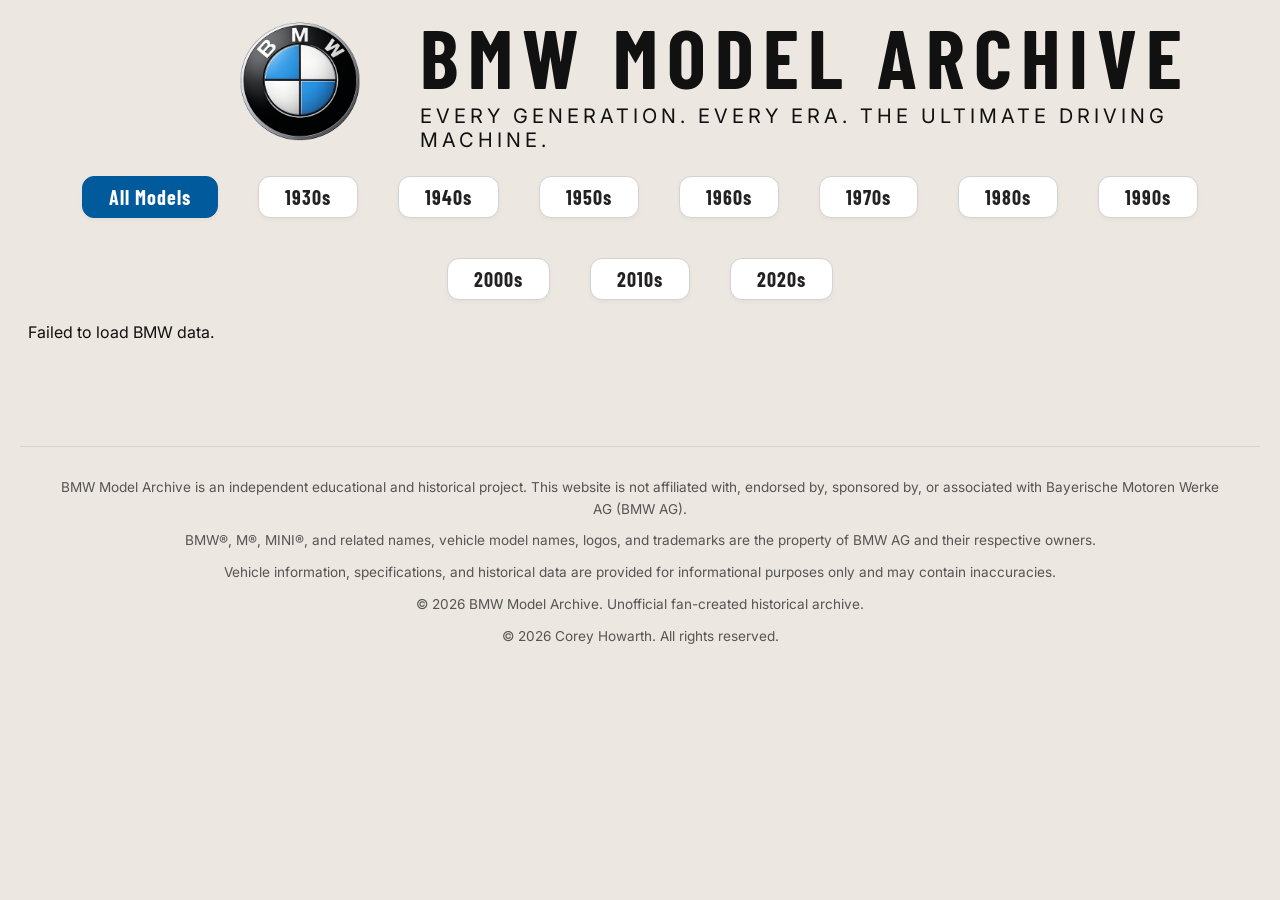
==== commit b9c807b0: "Updates Javascript and CSS to make site more polish and professional looking.  Update backend and co" ====
--- a/bmw-archive/index.html
+++ b/bmw-archive/index.html
@@ -26,17 +26,17 @@
 
     <!-- Navigation buttons for filtering cars by decade later -->
     <nav class="decade-nav">
-      <button>All Models</button>
-      <button>1930s</button>
-      <button>1940s</button>
-      <button>1950s</button>
-      <button>1960s</button>
-      <button>1970s</button>
-      <button>1980s</button>
-      <button>1990s</button>
-      <button>2000s</button>
-      <button>2010s</button>
-      <button>2020s</button>
+      <button class="active" data-decade="all">All Models</button>
+      <button data-decade="1930s">1930s</button>
+      <button data-decade="1940s">1940s</button>
+      <button data-decade="1950s">1950s</button>
+      <button data-decade="1960s">1960s</button>
+      <button data-decade="1970s">1970s</button>
+      <button data-decade="1980s">1980s</button>
+      <button data-decade="1990s">1990s</button>
+      <button data-decade="2000s">2000s</button>
+      <button data-decade="2010s">2010s</button>
+      <button data-decade="2020s">2020s</button>
     </nav>
 
     <!-- Main content area -->
@@ -63,7 +63,7 @@
         </p>
 
         <p>© 2026 BMW Model Archive. Unofficial fan-created historical archive.</p>
-        
+
         <p>© 2026 Corey Howarth. All rights reserved.</p>
       </div>
     </footer>
--- a/bmw-archive/styles.css
+++ b/bmw-archive/styles.css
@@ -8,7 +8,7 @@
 /* Whole page */
 body {
   font-family: "Inter", Arial, sans-serif;
-  background: #F3EFE8;
+  background: #ECE7E0;
   color: #111111;
   padding: 20px;
 }
@@ -18,9 +18,9 @@
   display: flex;
   justify-content: flex-start;
   align-items: center;
-  gap: 24px;
+  gap: 45px;
   margin-bottom: 24px;
-  padding-left: 120px;
+  padding-left: 225px;
 }
 
 .logo-circle {
@@ -38,20 +38,19 @@
 
 .site-header h1 {
   font-family: "Barlow Condensed", Arial, sans-serif;
-  font-size: 88px;
+  font-size: 82px;
   font-weight: 700;
   text-transform: uppercase;
-  letter-spacing: 8px;
+  letter-spacing: 9px;
   line-height: 0.9;
-  margin: 0;
   text-align: left;
 }
 
 .site-header p {
   font-family: "Inter", Arial, sans-serif;
-  font-size: 24px;
+  font-size: 20px;
   text-transform: uppercase;
-  letter-spacing: 5px;
+  letter-spacing: 4px;
   margin: 10px 0 0 0;
   text-align: left;
 }
@@ -69,11 +68,12 @@
   font-family: "Barlow Condensed", sans-serif;
   font-size: 20px;
   font-weight: 700;
-  padding: 8px 30px;
+  padding: 10px 26px;
   line-height: 20px;
   letter-spacing: 1px;
+  box-shadow: 0 2px 5px rgba(0,0,0,0.04);
   border: 1px solid #d2d2d2;
-  border-radius: 8px;
+  border-radius: 12px;
   background: white;
   color: #222;
   cursor: pointer;
@@ -81,43 +81,48 @@
 }
 
 .decade-nav button.active {
-  background: #004b83;
-  color: white;
-  border-color: #004b83;
-}
-
-.decade-nav button:hover {
   background: #005A9C;
   color: white;
-  border-color: #B88A44;
-}
-
-.decade-nav button:first-child {
-  background: #004b83;
+  border-color: #005A9C;
+}
+
+.decade-nav button:hover {
+  background: #005a9c;
   color: white;
-  border-color: #004b83;
+  border-color: #b88a44;
+  transition: 0.2s ease;
+  transform: translateY(-2px);
 }
 
 /* Main grid */
 .card-grid {
   display: grid;
-  grid-template-columns: repeat(auto-fit, minmax(400px, 1fr));
+  grid-template-columns: repeat(4, 1fr);
+  gap: 8px;
+  padding: 0 8px 24px;
 }
 
 /* Individual card */
 .car-card {
-  height: 300px;
-  padding: 8px;
+  min-height: 300px;
+  padding: 14px;
   display: grid;
   grid-template-rows: auto auto 1fr;
-  background: #FBF8F4;
-  border: 1px solid #ddd7d0;
-  border-radius: 14px;
-  box-shadow: 0 1px 3px rgba(0,0,0,0.04);
+  background: #faf5f1;
+  border: 1px solid #d8d2c8;
+  border-radius: 18px;
+  box-shadow: 0 1px 3px rgba(0, 0, 0, 0.04);
+  overflow: visible;
+  position: relative;
+  z-index: 1;
+  transition: all 0.2s ease;
+  border-top: 2px solid #B88A44;
 }
 
 .car-card:hover {
-  box-shadow: 0 0 0 2px #B88A44;
+  box-shadow: 0 0 0 2px #b88a44;
+  z-index: 10;
+  transform: translateY(-4px);
 }
 
 /* Title row */
@@ -140,47 +145,56 @@
 /* Model name */
 .card-title h3 {
   font-family: "Inter", Arial, sans-serif;
-  font-size: 18px;
+  font-size: 22px;
   font-weight: 700;
 }
 
 /* Image + stats layout */
 .card-content {
   display: grid;
-  grid-template-columns: 3fr 1fr;
+  grid-template-columns: 4fr 1fr;
   align-items: center;
-  gap: 10px;
-  margin-bottom: 8px;
+  gap: 6px;
+  margin-bottom: 4px;
+}
+
+/* Description */
+.car-description {
+  font-family: "Inter", Arial, sans-serif;
+  font-size: 14px;
+  max-width: 360px;
+  font-weight: 400;
+  margin-top: 18px;
+  line-height: 1.6;
+  color: #444;
 }
 
 /* Car image */
 .car-image {
   width: 100%;
-  height: 180px;
+  height: 230px;
   object-fit: cover;
-  object-position: center;
-  display: block;
 }
 
 /* Stats column */
 .stats {
   font-family: "Inter", Arial, sans-serif;
-  font-size: 11px;
+  font-size: 13px;
   font-weight: 700;
   display: flex;
   flex-direction: column;
-  gap: 16px;
+  gap: 10px;
 }
 
 .stat-row {
   display: flex;
-  align-items: flex-start;
-  gap: 10px;
+  align-items: center;
+  gap: 8px;
 }
 
 .stat-row i {
   font-size: 18px;
-  color: #222;
+  color: #b88a44;
   margin-top: 2px;
 }
 
@@ -197,21 +211,14 @@
   margin: 0;
 }
 
-/* Description */
-.car-description {
-  font-family: "Inter", Arial, sans-serif;
-  font-size: 12px;
-  line-height: 1.25;
-  max-width: 360px;
-  font-weight: 600;
-}
-
 /* Footer */
 .site-footer {
-  margin-top: 50px;
-  padding: 30px 20px;
-  background-color: #f0ebe5;
-   border-top: 3px solid #B88A44;
+  margin-top: 80px;
+  padding: 30px;
+  text-align: center;
+  font-size: 13px;
+  color: #666;
+  border-top: 1px solid #d8d2c8;
 }
 
 .footer-content {
@@ -227,11 +234,6 @@
   margin-bottom: 10px;
 }
 
-.active {
-  background: #B88A44;
-  color: white;
-}
-
 /* Tablet */
 @media (max-width: 1000px) {
   .card-grid {
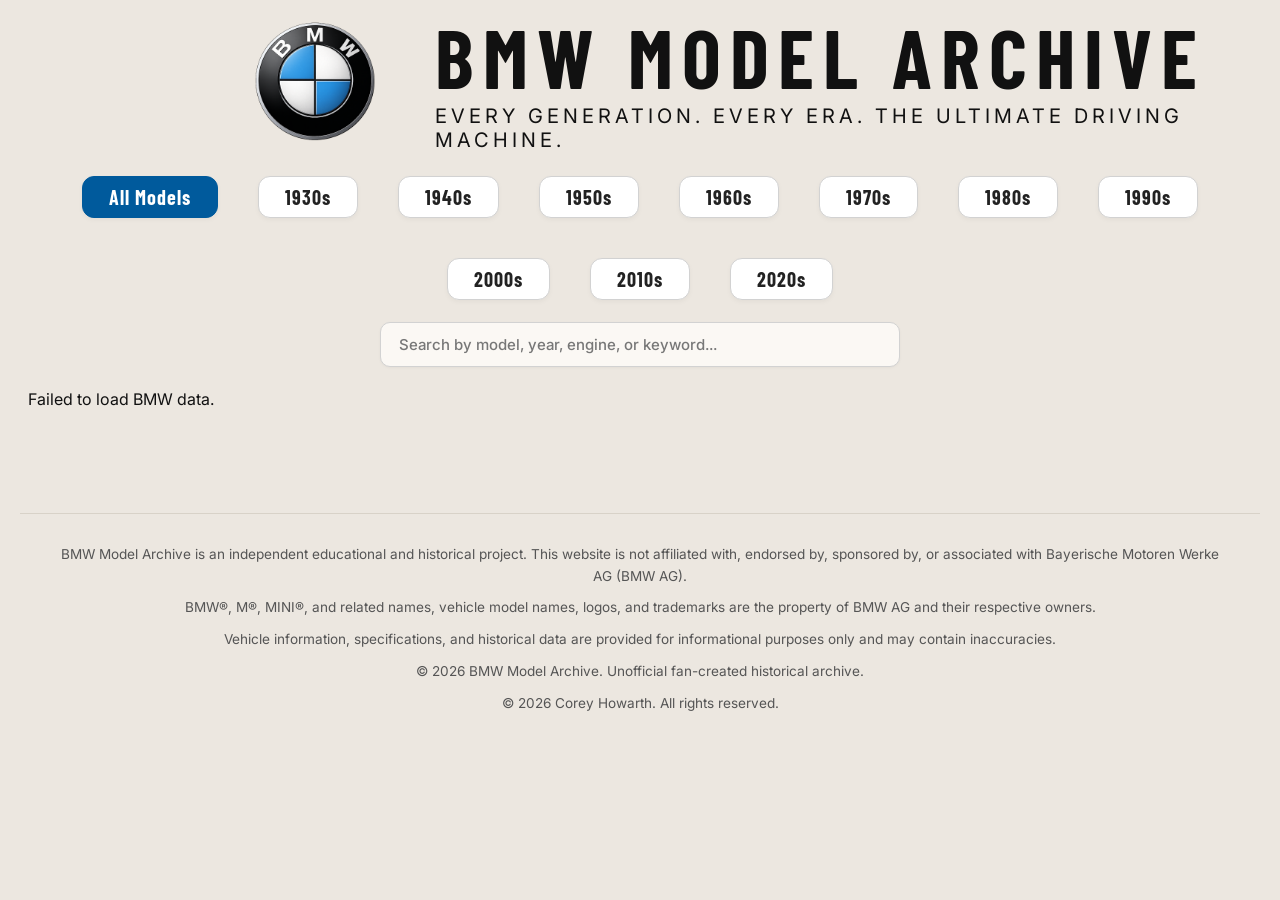
==== commit 47e9d1e4: "Added search bar via HTML, CSS. JavaScript and created workflow YML" ====
--- a/bmw-archive/index.html
+++ b/bmw-archive/index.html
@@ -1,13 +1,65 @@
 <!doctype html>
 <html lang="en">
   <head>
+    <!-- Character encoding -->
     <meta charset="UTF-8" />
+
+    <!-- Mobile responsiveness -->
     <meta name="viewport" content="width=device-width, initial-scale=1.0" />
+
+    <!-- SEO: tells search engines what site is about -->
+    <meta
+      name="description"
+      content="An independent archive documenting the history and evolution of BMW automobiles from 1929 to present." />
+
+    <!-- Search keywords -->
+    <meta
+      name="keywords"
+      content="BMW, BMW history, BMW archive, BMW models, BMW classic cars, BMW M cars, BMW generations" />
+
+    <!-- Site creator -->
+    <meta name="author" content="Corey Howarth" />
+
+    <!-- Copyright -->
+    <meta name="copyright" content="Corey Howarth 2026" />
+
+    <!-- Browser theme color (mobile tabs, Chrome UI) -->
+    <meta name="theme-color" content="#005A9C" />
+
+    <!-- Social media / link preview -->
+    <meta property="og:title" content="BMW Model Archive" />
+    <meta
+      property="og:description"
+      content="Explore the complete evolution of BMW automobiles across every generation and era." />
+    <meta property="og:type" content="website" />
+
+    <!-- Allow search engine indexing -->
+    <meta name="robots" content="index, follow" />
+
+    <!-- Basic security -->
+    <meta http-equiv="X-Content-Type-Options" content="nosniff" />
+
     <title>BMW Model Archive</title>
+
+    <!-- Official site URL -->
+    <link rel="canonical" href="https://awscoreyhowarth.com" />
+
+    <!-- Browser tab icon -->
+    <link rel="icon" href="images/bmw-logo.png" />
+
+    <!-- Faster Google Font loading -->
+    <link rel="preconnect" href="https://fonts.googleapis.com" />
+    <link rel="preconnect" href="https://fonts.gstatic.com" crossorigin />
+
+    <!-- Main stylesheet -->
     <link rel="stylesheet" href="styles.css" />
+
+    <!-- Fonts -->
     <link
       rel="stylesheet"
       href="https://fonts.googleapis.com/css2?family=Barlow+Condensed:wght@600;700;800&family=Inter:wght@400;600;700;800&display=swap" />
+
+    <!-- Icons -->
     <link rel="stylesheet" href="https://cdn.jsdelivr.net/npm/bootstrap-icons@1.11.3/font/bootstrap-icons.min.css" />
   </head>
 
@@ -41,6 +93,10 @@
 
     <!-- Main content area -->
     <main>
+      <div class="search-wrapper">
+        <input type="text" id="car-search" placeholder="Search by model, year, engine, or keyword..." />
+      </div>
+
       <!-- Card grid: JavaScript injecting car card -->
       <section class="card-grid" id="js-car-grid"></section>
     </main>
--- a/bmw-archive/styles.css
+++ b/bmw-archive/styles.css
@@ -20,7 +20,7 @@
   align-items: center;
   gap: 45px;
   margin-bottom: 24px;
-  padding-left: 225px;
+  padding-left: 240px;
 }
 
 .logo-circle {
@@ -92,6 +92,41 @@
   border-color: #b88a44;
   transition: 0.2s ease;
   transform: translateY(-2px);
+}
+
+/* Search Bar */
+.search-wrapper {
+  display: flex;
+  justify-content: center;
+  margin: 0 auto 22px;
+  padding: 0 20px;
+}
+
+.search-wrapper input {
+  width: 100%;
+  max-width: 520px;
+  padding: 12px 18px;
+  font-family: "Inter", Arial, sans-serif;
+  font-size: 15px;
+  font-weight: 600;
+  color: #111;
+  background: #FBF8F4;
+  border: 1px solid #d2d2d2;
+  border-radius: 10px;
+  outline: none;
+  box-shadow: 0 1px 3px rgba(0,0,0,0.04);
+  transition: all 0.2s ease;
+}
+
+.search-wrapper input::placeholder {
+  color: #777;
+  font-weight: 500;
+}
+
+.search-wrapper input:focus {
+  border-color: #B88A44;
+  box-shadow: 0 0 0 3px rgba(184, 138, 68, 0.18);
+  background: white;
 }
 
 /* Main grid */
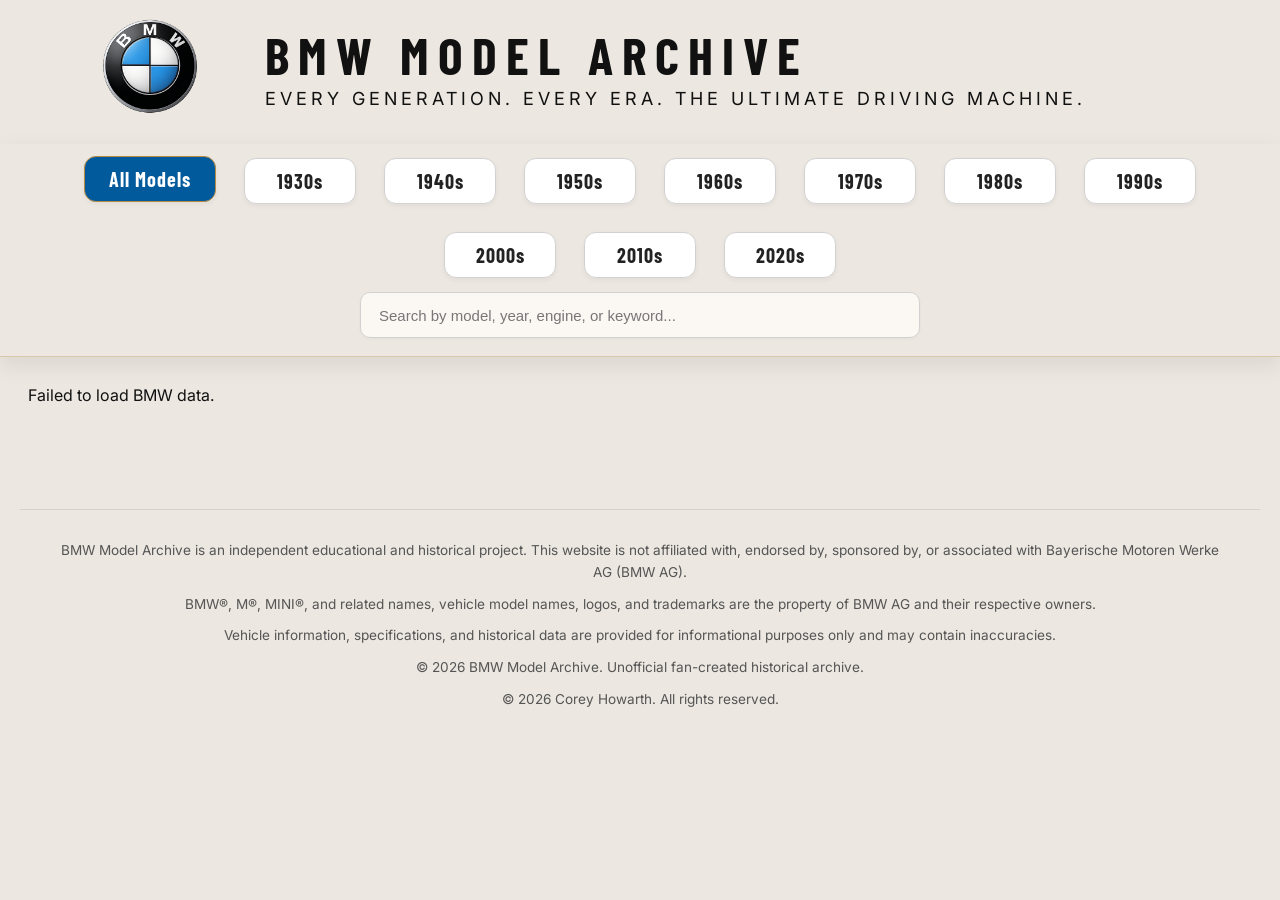
==== commit 953520d2: "Complete admin CRUD integration with AWS API" ====
--- a/bmw-archive/index.html
+++ b/bmw-archive/index.html
@@ -76,7 +76,7 @@
       </div>
     </header>
 
-    <!-- Navigation buttons for filtering cars by decade later -->
+   <div class="sticky-controls">
     <nav class="decade-nav">
       <button class="active" data-decade="all">All Models</button>
       <button data-decade="1930s">1930s</button>
@@ -91,16 +91,15 @@
       <button data-decade="2020s">2020s</button>
     </nav>
 
-    <!-- Main content area -->
-    <main>
-      <div class="search-wrapper">
-        <input type="text" id="car-search" placeholder="Search by model, year, engine, or keyword..." />
-      </div>
+    <div class="search-wrapper">
+      <input type="text" id="car-search" placeholder="Search by model, year, engine, or keyword..." />
+    </div>
+  </div>
 
-      <!-- Card grid: JavaScript injecting car card -->
-      <section class="card-grid" id="js-car-grid"></section>
-    </main>
-
+  <main>
+    <section class="card-grid" id="js-car-grid"></section>
+  </main>
+    
     <footer class="site-footer">
       <div class="footer-content">
         <p>
--- a/bmw-archive/styles.css
+++ b/bmw-archive/styles.css
@@ -1,15 +1,14 @@
-/* Reset browser defaults */
+/* Reset */
 * {
   box-sizing: border-box;
   margin: 0;
   padding: 0;
 }
 
-/* Whole page */
 body {
   font-family: "Inter", Arial, sans-serif;
   background: #ECE7E0;
-  color: #111111;
+  color: #111;
   padding: 20px;
 }
 
@@ -20,13 +19,13 @@
   align-items: center;
   gap: 45px;
   margin-bottom: 24px;
-  padding-left: 240px;
+  padding-left: 220px;
 }
 
 .logo-circle {
-  height: 190px;
+  height: 150px;
   flex-shrink: 0;
-  margin: -40px;
+  margin: -25px;
   padding-right: 20px;
 }
 
@@ -38,75 +37,79 @@
 
 .site-header h1 {
   font-family: "Barlow Condensed", Arial, sans-serif;
-  font-size: 82px;
+  font-size: 68px;
   font-weight: 700;
   text-transform: uppercase;
   letter-spacing: 9px;
   line-height: 0.9;
-  text-align: left;
 }
 
 .site-header p {
-  font-family: "Inter", Arial, sans-serif;
-  font-size: 20px;
+  font-size: 18px;
   text-transform: uppercase;
   letter-spacing: 4px;
-  margin: 10px 0 0 0;
-  text-align: left;
+  margin-top: 10px;
+}
+
+/* Sticky controls */
+.sticky-controls {
+  position: sticky;
+  top: 0;
+  z-index: 1000;
+  background: rgba(236, 231, 224, 0.94);
+  backdrop-filter: blur(10px);
+  padding: 14px 24px 18px;
+  margin: 0 -20px 28px;
+  border-bottom: 1px solid rgba(184, 138, 68, 0.35);
+  box-shadow: 0 8px 22px rgba(0, 0, 0, 0.08);
 }
 
 /* Navigation */
 .decade-nav {
   display: flex;
   justify-content: center;
-  gap: 40px;
+  gap: 28px;
   flex-wrap: wrap;
-  margin-bottom: 22px;
+  margin-bottom: 14px;
 }
 
 .decade-nav button {
+  min-width: 112px;
   font-family: "Barlow Condensed", sans-serif;
   font-size: 20px;
   font-weight: 700;
-  padding: 10px 26px;
-  line-height: 20px;
+  padding: 10px 24px;
   letter-spacing: 1px;
-  box-shadow: 0 2px 5px rgba(0,0,0,0.04);
   border: 1px solid #d2d2d2;
   border-radius: 12px;
-  background: white;
+  background: #fff;
   color: #222;
   cursor: pointer;
+  box-shadow: 0 2px 5px rgba(0,0,0,0.05);
   transition: all 0.2s ease;
 }
 
-.decade-nav button.active {
+.decade-nav button.active,
+.decade-nav button:hover {
   background: #005A9C;
-  color: white;
-  border-color: #005A9C;
-}
-
-.decade-nav button:hover {
-  background: #005a9c;
-  color: white;
-  border-color: #b88a44;
-  transition: 0.2s ease;
+  color: #fff;
+  border-color: #B88A44;
   transform: translateY(-2px);
 }
 
-/* Search Bar */
+/* Search */
 .search-wrapper {
   display: flex;
   justify-content: center;
-  margin: 0 auto 22px;
-  padding: 0 20px;
+  margin: 0 auto;
+  padding: 0;
 }
 
 .search-wrapper input {
   width: 100%;
-  max-width: 520px;
+  max-width: 560px;
+  height: 46px;
   padding: 12px 18px;
-  font-family: "Inter", Arial, sans-serif;
   font-size: 15px;
   font-weight: 600;
   color: #111;
@@ -126,124 +129,134 @@
 .search-wrapper input:focus {
   border-color: #B88A44;
   box-shadow: 0 0 0 3px rgba(184, 138, 68, 0.18);
-  background: white;
-}
-
-/* Main grid */
+  background: #fff;
+}
+
+/* Grid */
 .card-grid {
   display: grid;
-  grid-template-columns: repeat(4, 1fr);
-  gap: 8px;
+  grid-template-columns: repeat(4, minmax(360px, 1fr));
+  gap: 14px;
   padding: 0 8px 24px;
 }
 
-/* Individual card */
+/* Card */
 .car-card {
-  min-height: 300px;
+  min-height: 500px;
   padding: 14px;
-  display: grid;
-  grid-template-rows: auto auto 1fr;
+  display: flex;
+  flex-direction: column;
   background: #faf5f1;
   border: 1px solid #d8d2c8;
+  border-top: 2px solid #B88A44;
   border-radius: 18px;
-  box-shadow: 0 1px 3px rgba(0, 0, 0, 0.04);
-  overflow: visible;
+  box-shadow: 0 1px 3px rgba(0,0,0,0.04);
   position: relative;
   z-index: 1;
+  overflow: hidden;
   transition: all 0.2s ease;
-  border-top: 2px solid #B88A44;
 }
 
 .car-card:hover {
-  box-shadow: 0 0 0 2px #b88a44;
+  box-shadow: 0 0 0 2px #B88A44;
   z-index: 10;
   transform: translateY(-4px);
 }
 
-/* Title row */
+/* Title */
 .card-title {
   display: flex;
   align-items: baseline;
   gap: 12px;
-  margin-bottom: 8px;
-}
-
-/* Year */
+  margin-bottom: 14px;
+}
+
 .card-title h2 {
   font-family: "Barlow Condensed", Arial, sans-serif;
-  color: #004b83;
+  color: #004B83;
   font-size: 48px;
   line-height: 1;
   font-weight: 700;
 }
 
-/* Model name */
 .card-title h3 {
-  font-family: "Inter", Arial, sans-serif;
   font-size: 22px;
-  font-weight: 700;
-}
-
-/* Image + stats layout */
+  font-weight: 800;
+}
+
+/* Old wrapper safety */
 .card-content {
+  display: contents;
+}
+
+/* Image */
+.car-image-wrap {
+  height: 210px;
+  width: 100%;
+  display: flex;
+  align-items: flex-end;
+  justify-content: center;
+  margin-bottom: 12px;
+}
+
+.car-image {
+  width: 100%;
+  max-height: 240px;
+  object-fit: contain;
+  object-position: center bottom;
+  display: block;
+}
+
+/* Stats */
+.stats,
+.stats-horizontal {
+  width: 100%;
   display: grid;
-  grid-template-columns: 4fr 1fr;
+  grid-template-columns: repeat(4, minmax(0, 1fr));
+  gap: 14px;
+  margin: 0 0 16px;
+  padding: 14px 10px;
+  border-top: 1px solid rgba(184, 138, 68, 0.35);
+  border-bottom: 1px solid rgba(184, 138, 68, 0.35);
+}
+
+.stat-row {
+  display: flex;
   align-items: center;
   gap: 6px;
-  margin-bottom: 4px;
+  min-width: 0;
+  font-size: 14px;
+  font-weight: 700;
+}
+
+.stat-row i {
+  flex-shrink: 0;
+  font-size: 24px;
+  color: #005A9C;
+}
+
+.stat-row span {
+  display: block;
+  font-size: 14px;
+  font-weight: 800;
+  color: #333;
+  line-height: 1.1;
+}
+
+.stat-row p {
+  font-size: 14px;
+  font-weight: 700;
+  margin: 0;
+  line-height: 1.15;
 }
 
 /* Description */
 .car-description {
-  font-family: "Inter", Arial, sans-serif;
+  max-width: none;
+  margin-top: 0;
   font-size: 14px;
-  max-width: 360px;
-  font-weight: 400;
-  margin-top: 18px;
-  line-height: 1.6;
+  line-height: 1.55;
   color: #444;
-}
-
-/* Car image */
-.car-image {
-  width: 100%;
-  height: 230px;
-  object-fit: cover;
-}
-
-/* Stats column */
-.stats {
-  font-family: "Inter", Arial, sans-serif;
-  font-size: 13px;
-  font-weight: 700;
-  display: flex;
-  flex-direction: column;
-  gap: 10px;
-}
-
-.stat-row {
-  display: flex;
-  align-items: center;
-  gap: 8px;
-}
-
-.stat-row i {
-  font-size: 18px;
-  color: #b88a44;
-  margin-top: 2px;
-}
-
-.stat-row span {
-  display: block;
-  font-size: 11px;
-  font-weight: 700;
-  color: #333;
-}
-
-.stat-row p {
-  font-size: 12px;
-  font-weight: 600;
-  margin: 0;
 }
 
 /* Footer */
@@ -259,7 +272,6 @@
 .footer-content {
   max-width: 1200px;
   margin: 0 auto;
-  text-align: center;
 }
 
 .footer-content p {
@@ -269,33 +281,68 @@
   margin-bottom: 10px;
 }
 
-/* Tablet */
-@media (max-width: 1000px) {
+/* Large laptops / smaller desktops */
+@media (max-width: 1600px) {
   .card-grid {
-    grid-template-columns: repeat(2, 1fr);
+    grid-template-columns: repeat(3, minmax(320px, 1fr));
+  }
+
+  .site-header {
+    padding-left: 80px;
   }
 
   .site-header h1 {
-    font-size: 44px;
-  }
-
-  .site-header p {
-    font-size: 16px;
-  }
-}
-
-/* Phone */
-@media (max-width: 650px) {
+    font-size: 52px;
+  }
+}
+
+/* Tablets / small laptops */
+@media (max-width: 1100px) {
+  .card-grid {
+    grid-template-columns: repeat(2, minmax(300px, 1fr));
+  }
+
+  .car-card {
+    min-height: auto;
+  }
+
+  .car-image-wrap {
+    height: 200px;
+  }
+
+  .car-image {
+    max-height: 190px;
+  }
+
+  .stats,
+  .stats-horizontal {
+    grid-template-columns: repeat(2, minmax(0, 1fr));
+    gap: 10px;
+  }
+}
+
+/* Phones */
+@media (max-width: 700px) {
   body {
     padding: 12px;
   }
 
   .site-header {
     flex-direction: column;
+    padding-left: 0;
+    gap: 10px;
+    text-align: center;
+  }
+
+  .logo-circle {
+    height: 110px;
+    margin: 0;
+    padding-right: 0;
   }
 
   .site-header h1 {
-    font-size: 34px;
+    font-size: 38px;
+    letter-spacing: 5px;
   }
 
   .site-header p {
@@ -303,23 +350,42 @@
     letter-spacing: 2px;
   }
 
+  .sticky-controls {
+    margin: 0 -12px 22px;
+    padding: 12px;
+  }
+
+  .decade-nav {
+    gap: 10px;
+  }
+
+  .decade-nav button {
+    min-width: auto;
+    font-size: 17px;
+    padding: 8px 14px;
+  }
+
   .card-grid {
     grid-template-columns: 1fr;
+    padding: 0;
   }
 
   .car-card {
-    height: auto;
-  }
-
-  .card-content {
-    grid-template-columns: 1fr;
+    min-height: auto;
+    padding: 12px;
+  }
+
+  .car-image-wrap {
+    height: 180px;
   }
 
   .car-image {
-    height: 180px;
-  }
-
-  .stats {
-    font-size: 12px;
-  }
-}
+    max-height: 170px;
+  }
+
+  .stats,
+  .stats-horizontal {
+    grid-template-columns: repeat(2, minmax(0, 1fr));
+    gap: 8px;
+  }
+}
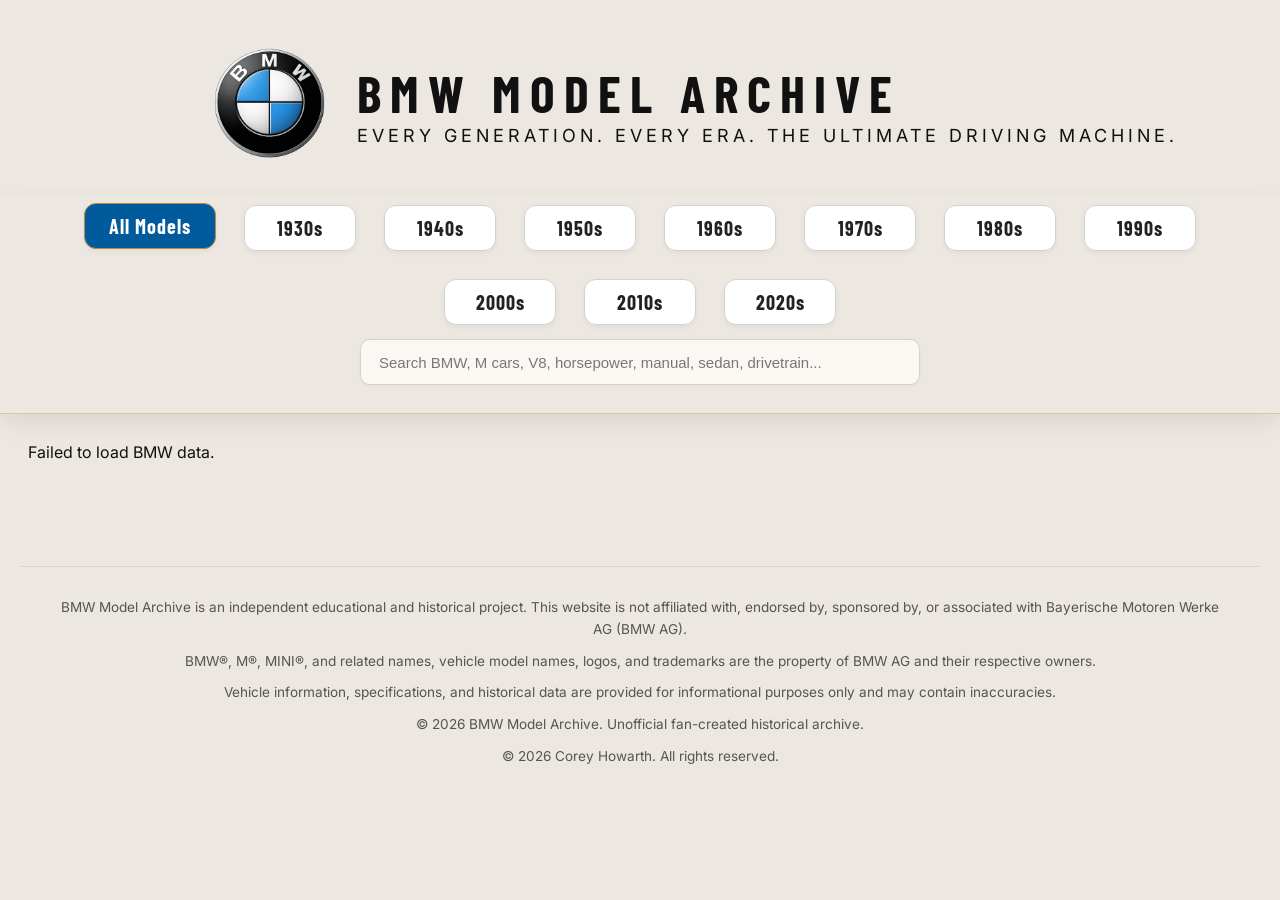
==== commit 5bd6ff7a: "modified app.js and styles.css and index.html" ====
--- a/bmw-archive/index.html
+++ b/bmw-archive/index.html
@@ -1,57 +1,70 @@
 <!doctype html>
 <html lang="en">
   <head>
-    <!-- Character encoding -->
+    <!-- Character Encoding -->
     <meta charset="UTF-8" />
 
-    <!-- Mobile responsiveness -->
+    <!-- Mobile Responsiveness -->
     <meta name="viewport" content="width=device-width, initial-scale=1.0" />
 
-    <!-- SEO: tells search engines what site is about -->
+    <!-- Primary SEO -->
+    <title>BMW Model Archive | Every Generation. Every Era.</title>
+
     <meta
       name="description"
-      content="An independent archive documenting the history and evolution of BMW automobiles from 1929 to present." />
+      content="BMW Model Archive is an independent historical archive documenting BMW automobiles from 1929 to present, featuring specifications, production years, horsepower, top speed, engine details, and automotive history." />
 
-    <!-- Search keywords -->
     <meta
       name="keywords"
-      content="BMW, BMW history, BMW archive, BMW models, BMW classic cars, BMW M cars, BMW generations" />
+      content="BMW, BMW history, BMW archive, BMW models, classic BMW, BMW M cars, BMW generations, BMW 3 Series, BMW 5 Series, BMW 7 Series, BMW Motorsport, BMW heritage" />
 
-    <!-- Site creator -->
     <meta name="author" content="Corey Howarth" />
-
-    <!-- Copyright -->
     <meta name="copyright" content="Corey Howarth 2026" />
 
-    <!-- Browser theme color (mobile tabs, Chrome UI) -->
+    <!-- Search Engine Behavior -->
+    <meta name="robots" content="index, follow" />
+
+    <!-- Canonical URL -->
+    <link rel="canonical" href="https://bmwmodelarchive.com/" />
+
+    <!-- Theme -->
     <meta name="theme-color" content="#005A9C" />
 
-    <!-- Social media / link preview -->
-    <meta property="og:title" content="BMW Model Archive" />
+    <!-- Open Graph (Discord, Facebook, LinkedIn, etc.) -->
+    <meta property="og:title" content="BMW Model Archive | 1929 to Present" />
+
     <meta
       property="og:description"
-      content="Explore the complete evolution of BMW automobiles across every generation and era." />
+      content="Explore BMW automobiles across every generation and era with detailed historical summaries, specifications, engine data, production years, and performance figures." />
+
     <meta property="og:type" content="website" />
 
-    <!-- Allow search engine indexing -->
-    <meta name="robots" content="index, follow" />
+    <meta property="og:url" content="https://bmwmodelarchive.com/" />
 
-    <!-- Basic security -->
+    <meta property="og:image" content="https://bmwmodelarchive.com/images/preview/bmw-model-archive-preview.png" />
+
+    <!-- Twitter / X Preview -->
+    <meta name="twitter:card" content="summary_large_image" />
+
+    <meta name="twitter:title" content="BMW Model Archive | The Evolution of BMW" />
+
+    <meta
+      name="twitter:description"
+      content="An independent archive preserving the history of BMW automobiles from 1929 to modern day." />
+
+    <meta name="twitter:image" content="https://bmwmodelarchive.com/images/preview/bmw-model-archive-preview.png" />
+
+    <!-- Security -->
     <meta http-equiv="X-Content-Type-Options" content="nosniff" />
 
-    <title>BMW Model Archive</title>
-
-    <!-- Official site URL -->
-    <link rel="canonical" href="https://awscoreyhowarth.com" />
-
-    <!-- Browser tab icon -->
+    <!-- Browser Icon -->
     <link rel="icon" href="images/bmw-logo.png" />
 
-    <!-- Faster Google Font loading -->
+    <!-- Performance Optimization -->
     <link rel="preconnect" href="https://fonts.googleapis.com" />
     <link rel="preconnect" href="https://fonts.gstatic.com" crossorigin />
 
-    <!-- Main stylesheet -->
+    <!-- Stylesheet -->
     <link rel="stylesheet" href="styles.css" />
 
     <!-- Fonts -->
@@ -61,6 +74,22 @@
 
     <!-- Icons -->
     <link rel="stylesheet" href="https://cdn.jsdelivr.net/npm/bootstrap-icons@1.11.3/font/bootstrap-icons.min.css" />
+
+    <!-- Structured Data (Google SEO) -->
+    <script type="application/ld+json">
+      {
+        "@context": "https://schema.org",
+        "@type": "WebSite",
+        "name": "BMW Model Archive",
+        "url": "https://bmwmodelarchive.com/",
+        "description": "Independent historical archive documenting BMW automobiles from 1929 to present.",
+        "author": {
+          "@type": "Person",
+          "name": "Corey Howarth"
+        },
+        "inLanguage": "en-US"
+      }
+    </script>
   </head>
 
   <body>
@@ -76,30 +105,35 @@
       </div>
     </header>
 
-   <div class="sticky-controls">
-    <nav class="decade-nav">
-      <button class="active" data-decade="all">All Models</button>
-      <button data-decade="1930s">1930s</button>
-      <button data-decade="1940s">1940s</button>
-      <button data-decade="1950s">1950s</button>
-      <button data-decade="1960s">1960s</button>
-      <button data-decade="1970s">1970s</button>
-      <button data-decade="1980s">1980s</button>
-      <button data-decade="1990s">1990s</button>
-      <button data-decade="2000s">2000s</button>
-      <button data-decade="2010s">2010s</button>
-      <button data-decade="2020s">2020s</button>
-    </nav>
+    <div class="sticky-controls">
+      <nav class="decade-nav">
+        <button class="active" data-decade="all">All Models</button>
+        <button data-decade="1930s">1930s</button>
+        <button data-decade="1940s">1940s</button>
+        <button data-decade="1950s">1950s</button>
+        <button data-decade="1960s">1960s</button>
+        <button data-decade="1970s">1970s</button>
+        <button data-decade="1980s">1980s</button>
+        <button data-decade="1990s">1990s</button>
+        <button data-decade="2000s">2000s</button>
+        <button data-decade="2010s">2010s</button>
+        <button data-decade="2020s">2020s</button>
+      </nav>
 
-    <div class="search-wrapper">
-      <input type="text" id="car-search" placeholder="Search by model, year, engine, or keyword..." />
+      <div class="search-wrapper">
+        <input 
+            type="text"
+            id="car-search"
+            placeholder="Search BMW, M cars, V8, horsepower, manual, sedan, drivetrain..."
+          />
+      </div>
+      <p id="results-count"></p>
     </div>
-  </div>
 
-  <main>
-    <section class="card-grid" id="js-car-grid"></section>
-  </main>
-    
+    <main>
+      <section class="card-grid" id="js-car-grid"></section>
+    </main>
+
     <footer class="site-footer">
       <div class="footer-content">
         <p>
--- a/bmw-archive/styles.css
+++ b/bmw-archive/styles.css
@@ -15,18 +15,23 @@
 /* Header */
 .site-header {
   display: flex;
-  justify-content: flex-start;
+  justify-content: center;
   align-items: center;
-  gap: 45px;
-  margin-bottom: 24px;
-  padding-left: 220px;
+}
+
+#results-count {
+  margin-top: 10px;
+  text-align: center;
+  font-family: "Inter", Arial, sans-serif;
+  font-size: 14px;
+  font-weight: 700;
+  color: #005A9C;
+  letter-spacing: 0.5px;
 }
 
 .logo-circle {
-  height: 150px;
+  height: 175px;
   flex-shrink: 0;
-  margin: -25px;
-  padding-right: 20px;
 }
 
 .logo-circle img {
@@ -70,6 +75,7 @@
   justify-content: center;
   gap: 28px;
   flex-wrap: wrap;
+  margin-top: -4px;
   margin-bottom: 14px;
 }
 
@@ -212,8 +218,8 @@
 .stats-horizontal {
   width: 100%;
   display: grid;
-  grid-template-columns: repeat(4, minmax(0, 1fr));
-  gap: 14px;
+  grid-template-columns: repeat(3, minmax(0, 1fr));
+  gap: 12px;
   margin: 0 0 16px;
   padding: 14px 10px;
   border-top: 1px solid rgba(184, 138, 68, 0.35);
@@ -244,7 +250,7 @@
 }
 
 .stat-row p {
-  font-size: 14px;
+  font-size: 12px;
   font-weight: 700;
   margin: 0;
   line-height: 1.15;
